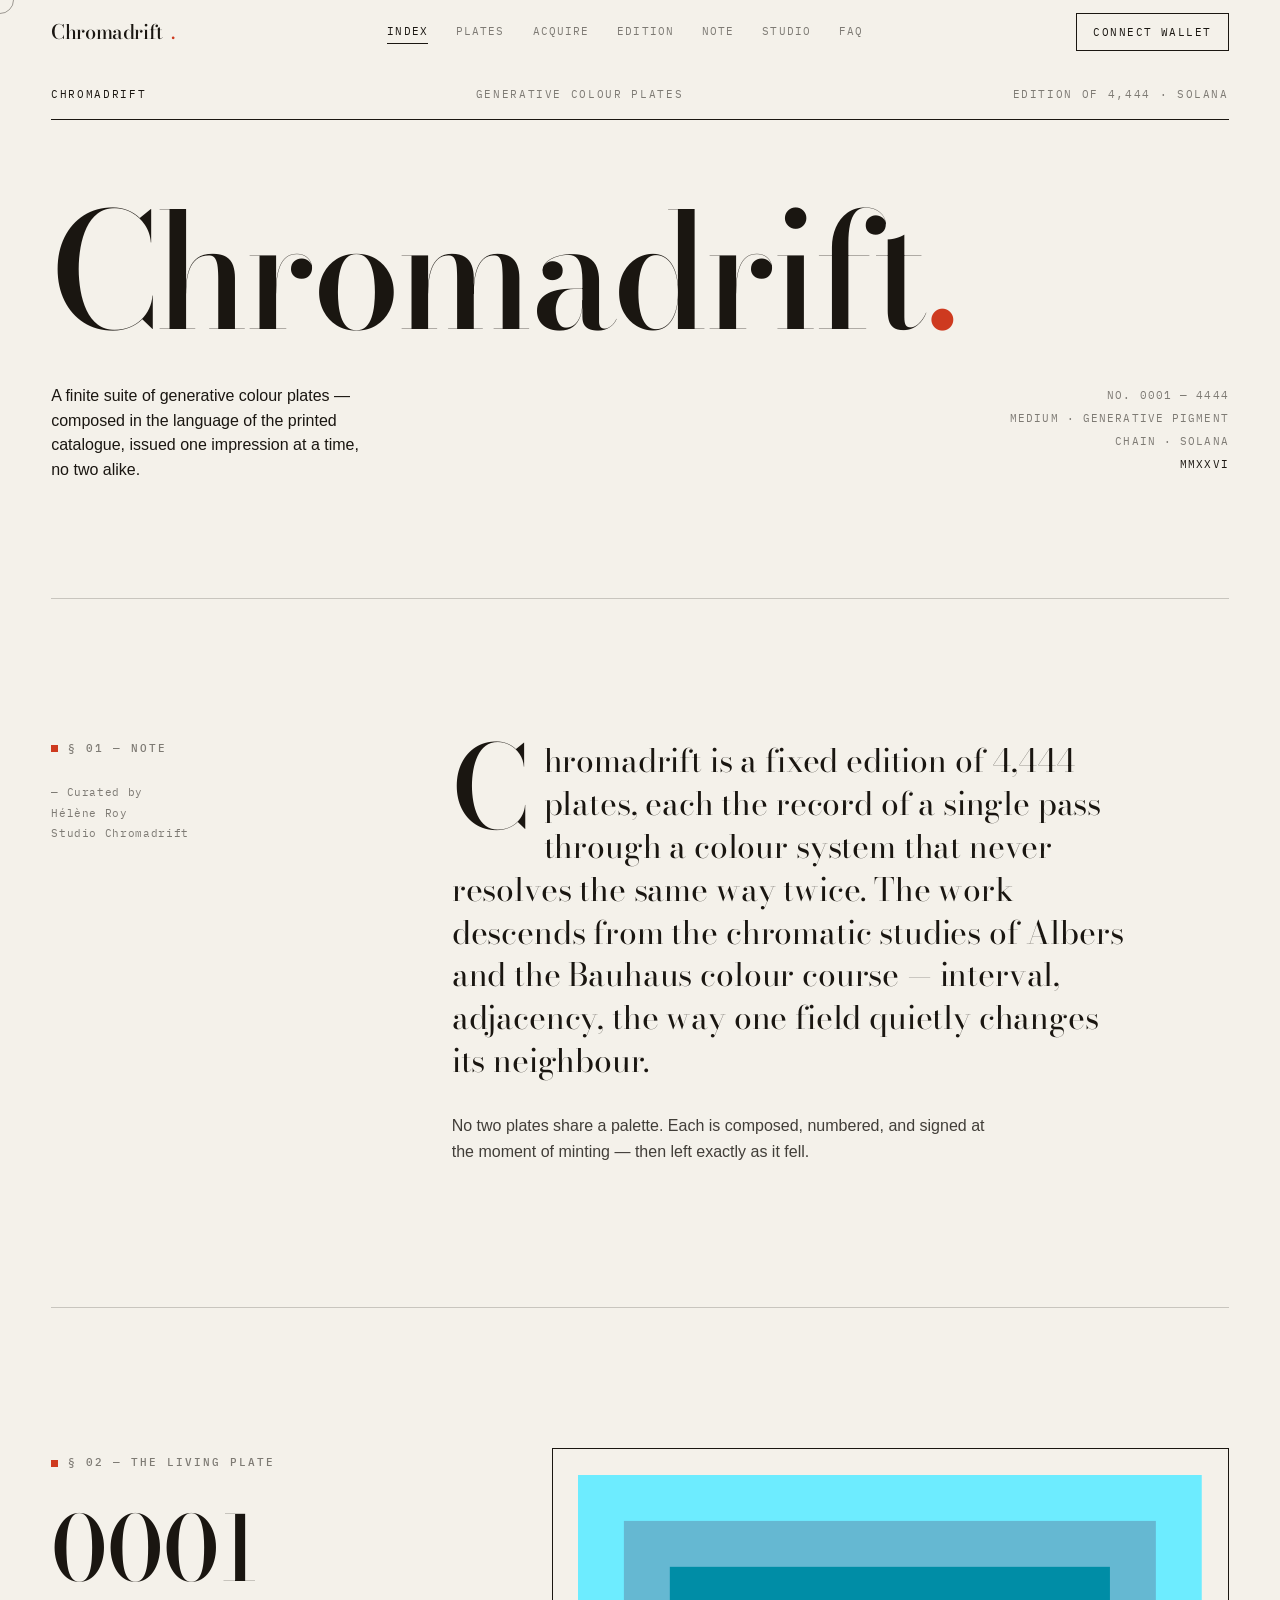
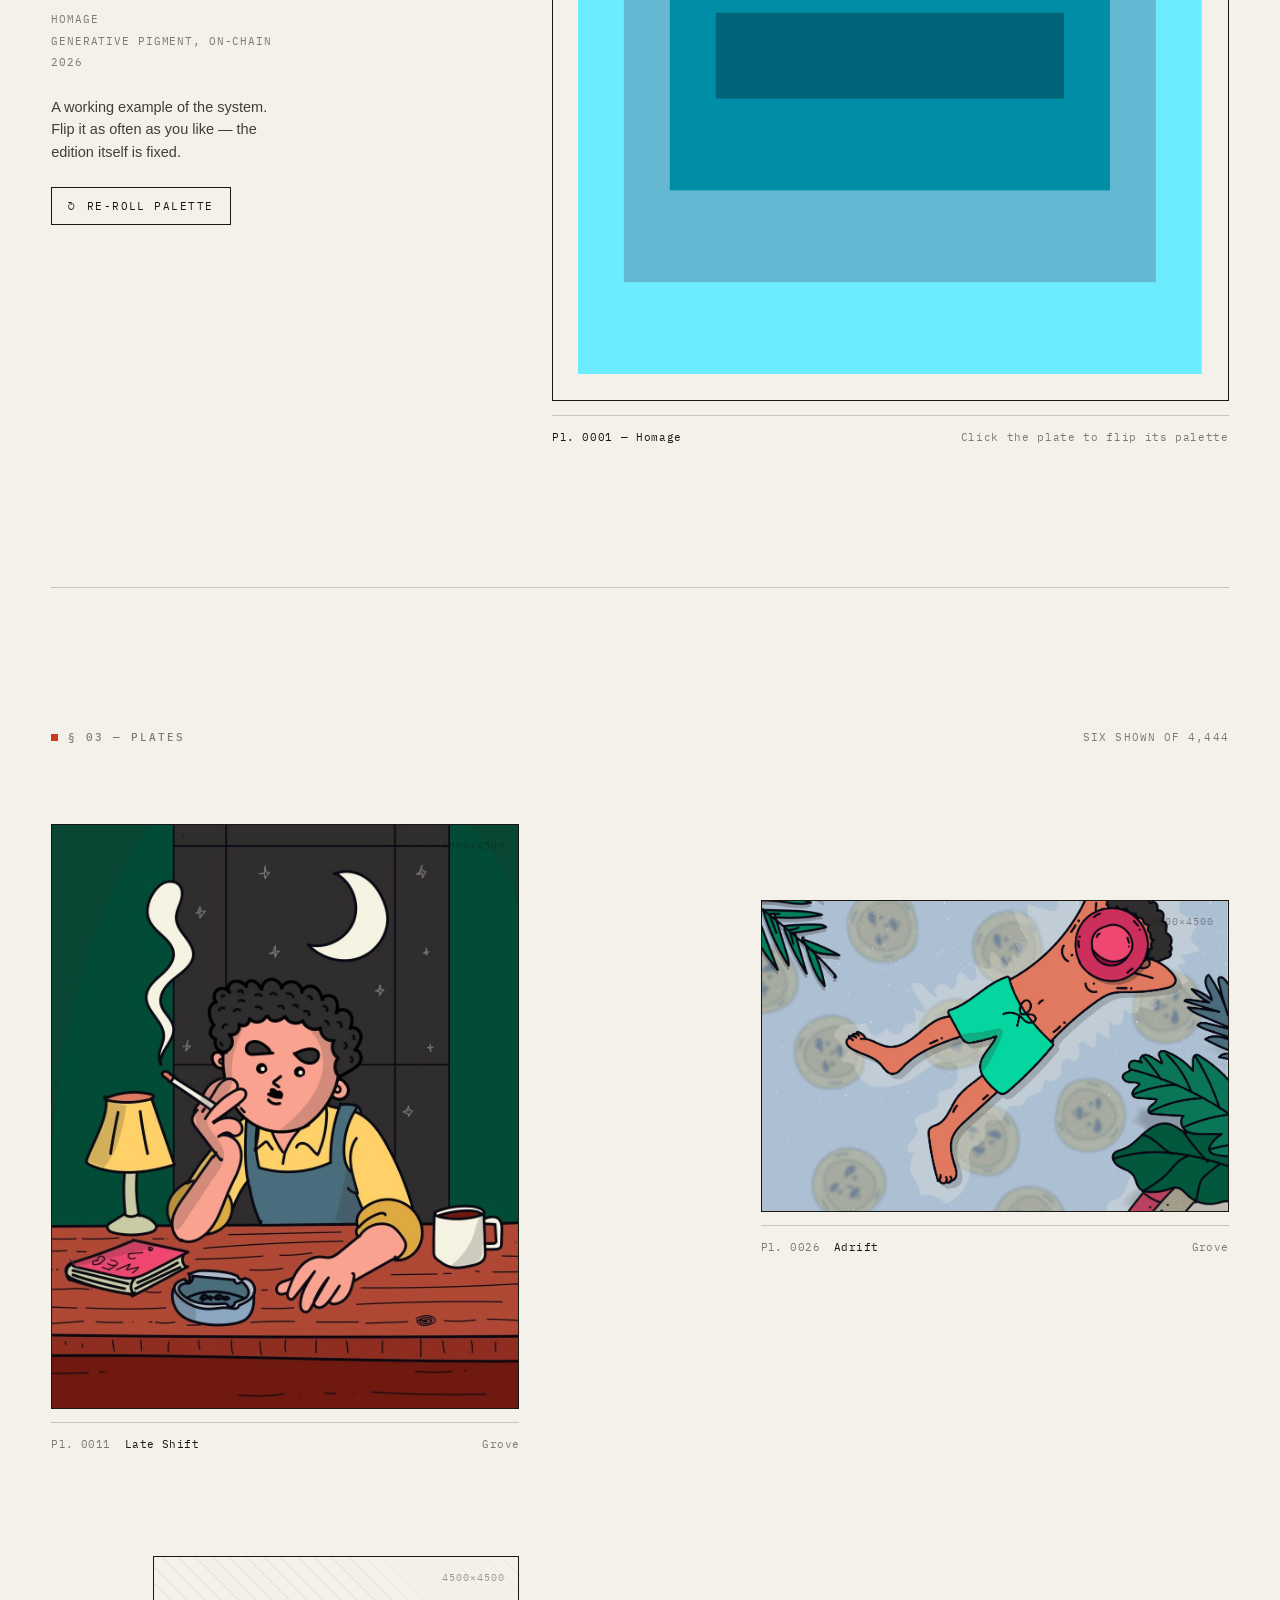
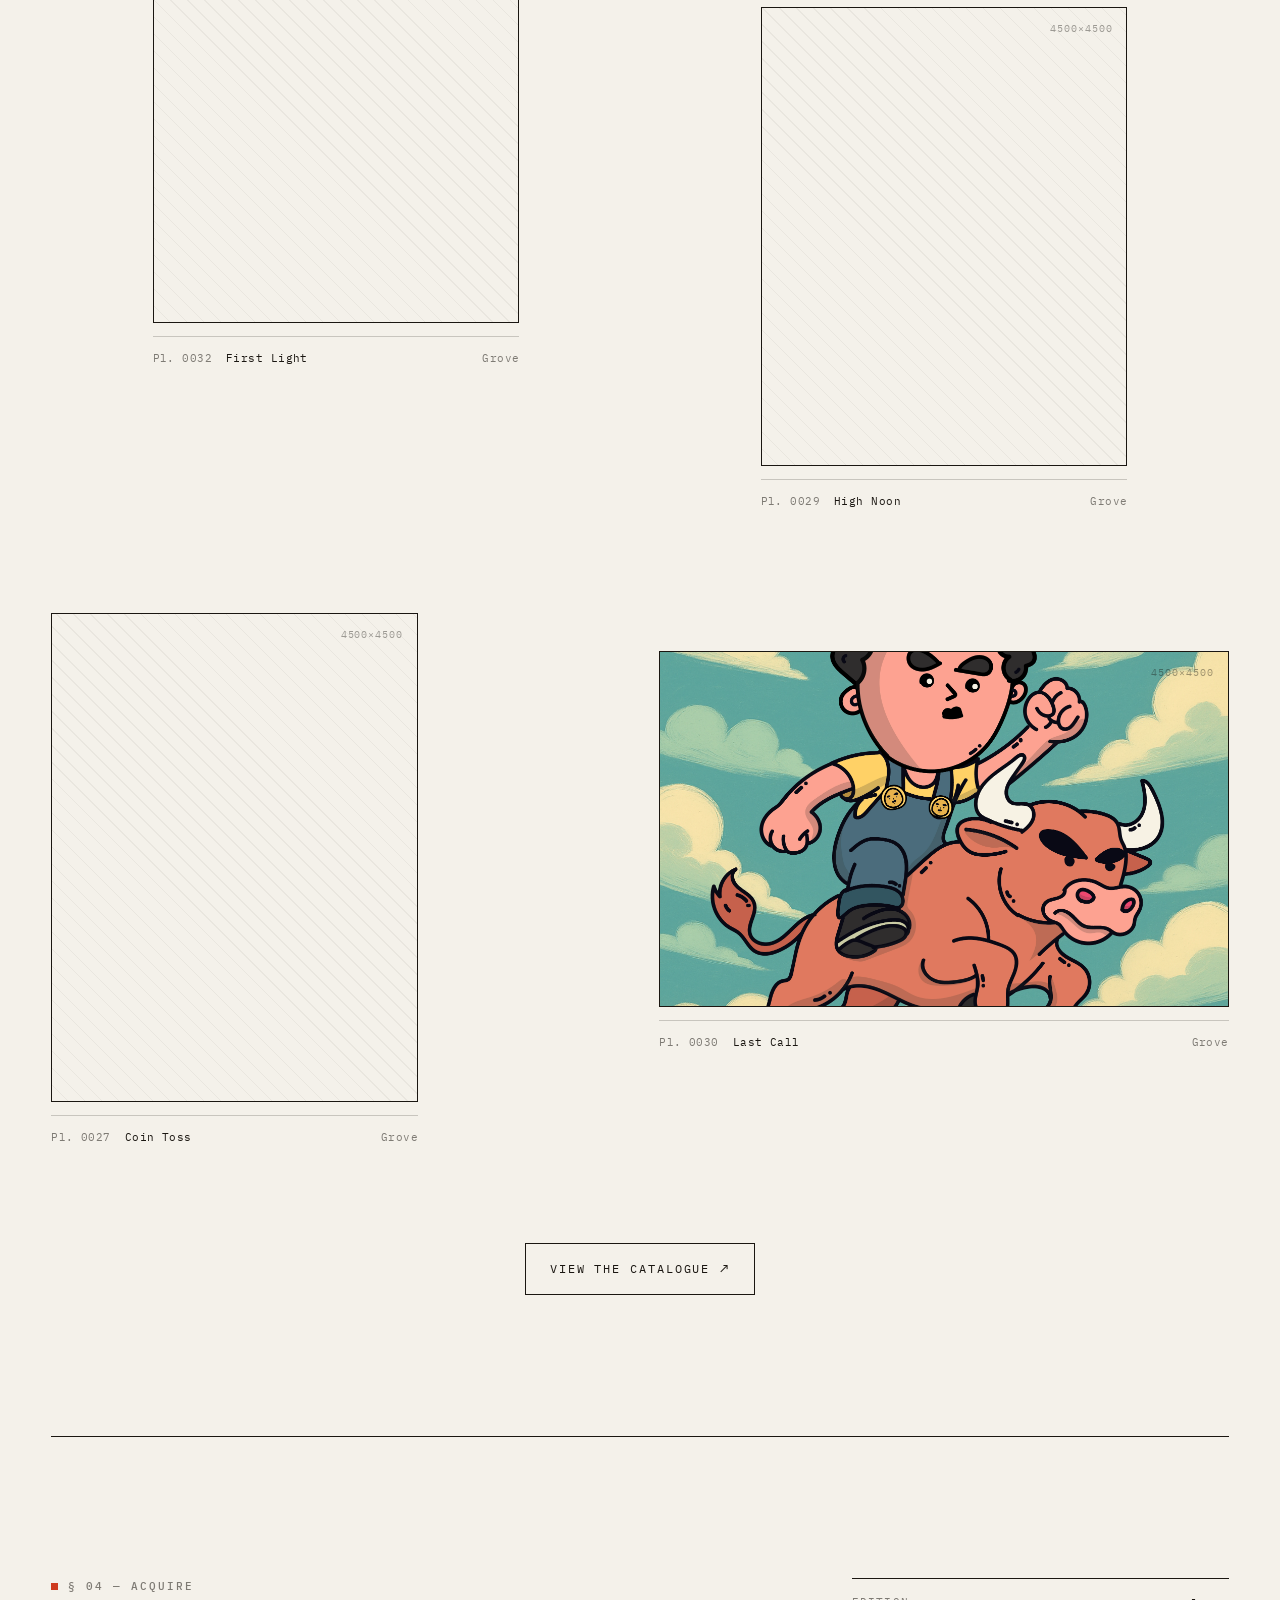
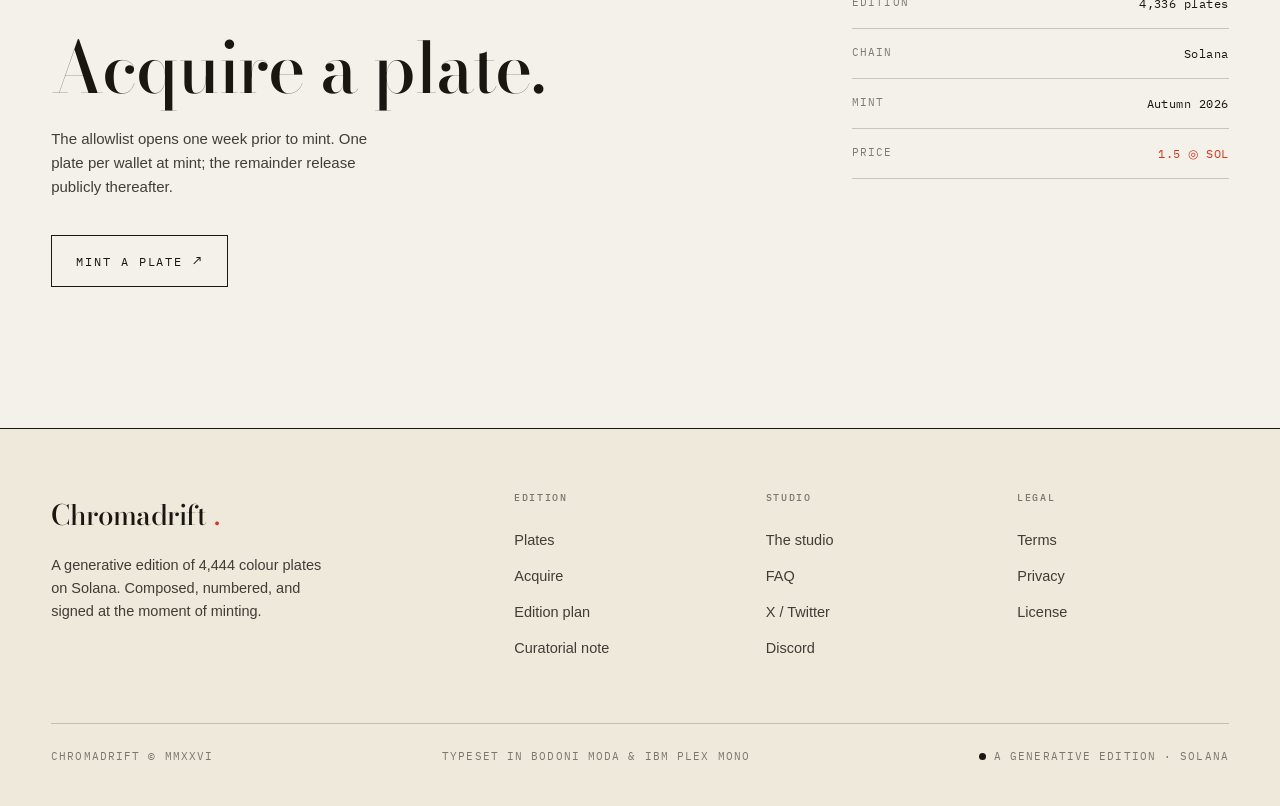
==== index.html @ 2efca21c "feat: home — masthead, curatorial note, living plate, plates, acquire Co-Authored-By: Claude Opus 4." ====
<!DOCTYPE html>
<html lang="en">
<head>
  <meta charset="UTF-8">
  <meta name="viewport" content="width=device-width, initial-scale=1.0">
  <title>CHROMADRIFT — Generative Colour Plates on Solana</title>
  <meta name="description" content="Chromadrift is a fixed edition of 4,444 generative colour plates on Solana, in the lineage of Albers and the Bauhaus colour course. No two palettes alike.">
  <link rel="canonical" href="https://chromadrift.xyz/">
  <meta name="theme-color" content="#f4f1ea">

  <!-- Open Graph / Twitter -->
  <meta property="og:type" content="website">
  <meta property="og:site_name" content="CHROMADRIFT">
  <meta property="og:title" content="CHROMADRIFT — Generative Colour Plates">
  <meta property="og:description" content="A fixed edition of 4,444 generative colour plates on Solana. No two alike.">
  <meta property="og:url" content="https://chromadrift.xyz/">
  <meta property="og:image" content="https://chromadrift.xyz/assets/og-image.svg">
  <meta name="twitter:card" content="summary_large_image">
  <meta name="twitter:title" content="CHROMADRIFT — Generative Colour Plates">
  <meta name="twitter:description" content="A fixed edition of 4,444 generative colour plates on Solana.">
  <meta name="twitter:image" content="https://chromadrift.xyz/assets/og-image.svg">

  <link rel="icon" href="data:image/svg+xml,%3Csvg xmlns='http://www.w3.org/2000/svg' viewBox='0 0 32 32'%3E%3Crect fill='%23f4f1ea' width='32' height='32'/%3E%3Ccircle cx='16' cy='16' r='6' fill='%23ce3a1f'/%3E%3C/svg%3E">
  <link rel="preconnect" href="https://fonts.googleapis.com">
  <link rel="preconnect" href="https://fonts.gstatic.com" crossorigin>
  <link rel="stylesheet" href="css/main.css">

  <script type="application/ld+json">
  {"@context":"https://schema.org","@type":"VisualArtwork","name":"CHROMADRIFT","artform":"Generative colour plates","artMedium":"Generative pigment, on-chain","description":"A fixed edition of 4,444 generative colour plates on Solana, in the lineage of Josef Albers and the Bauhaus colour course.","url":"https://chromadrift.xyz","numberOfPages":4444,"creator":{"@type":"Organization","name":"Studio Chromadrift"}}
  </script>
</head>
<body>
  <header class="nav" role="banner">
    <div class="nav__inner">
      <a href="index.html" class="nav__logo" aria-label="CHROMADRIFT home">Chromadrift<span class="nav__logo-dot">.</span></a>
      <nav class="nav__links" aria-label="Main">
        <a href="index.html" class="nav__link" data-nav-link>Index</a>
        <a href="collection.html" class="nav__link" data-nav-link>Plates</a>
        <a href="mint.html" class="nav__link" data-nav-link>Acquire</a>
        <a href="roadmap.html" class="nav__link" data-nav-link>Edition</a>
        <a href="about.html" class="nav__link" data-nav-link>Note</a>
        <a href="team.html" class="nav__link" data-nav-link>Studio</a>
        <a href="faq.html" class="nav__link" data-nav-link>FAQ</a>
      </nav>
      <div class="nav__actions">
        <button type="button" class="btn btn--sm btn--wallet" data-wallet-connect>Connect Wallet</button>
        <button type="button" class="nav__toggle" data-nav-toggle aria-expanded="false" aria-controls="nav-mobile" aria-label="Open menu"><span></span><span></span><span></span></button>
      </div>
    </div>
    <nav id="nav-mobile" class="nav__mobile" data-nav-mobile hidden aria-label="Mobile">
      <a href="index.html" class="nav__mobile-link" data-no="01">Index</a>
      <a href="collection.html" class="nav__mobile-link" data-no="02">Plates</a>
      <a href="mint.html" class="nav__mobile-link" data-no="03">Acquire</a>
      <a href="roadmap.html" class="nav__mobile-link" data-no="04">Edition</a>
      <a href="about.html" class="nav__mobile-link" data-no="05">Note</a>
      <a href="team.html" class="nav__mobile-link" data-no="06">Studio</a>
      <a href="faq.html" class="nav__mobile-link" data-no="07">FAQ</a>
    </nav>
  </header>

  <main id="main-content">
    <div class="container">

      <!-- ============ MASTHEAD ============ -->
      <header class="masthead">
        <div class="masthead__bar reveal">
          <span>Chromadrift</span>
          <span>Generative Colour Plates</span>
          <span>Edition of 4,444 · Solana</span>
        </div>
        <div class="masthead__title-wrap">
          <h1 class="display-xl reveal">Chromadrift<span class="spot">.</span></h1>
        </div>
        <div class="masthead__intro grid12">
          <p class="masthead__lead reveal">A finite suite of generative colour plates — composed in the language of the printed catalogue, issued one impression at a time, no two alike.</p>
          <div class="masthead__meta mono-stack mono-stack--end reveal">
            <span>No. 0001 — 4444</span>
            <span>Medium · Generative pigment</span>
            <span>Chain · Solana</span>
            <span style="color:var(--ink)">MMXXVI</span>
          </div>
        </div>
      </header>

      <!-- ============ §01 CURATORIAL NOTE ============ -->
      <section class="section curatorial grid12">
        <div class="curatorial__note reveal">
          <div class="sec-mark"><span>§ 01 — Note</span></div>
          <p class="curatorial__credit">— Curated by<br>Hélène Roy<br>Studio Chromadrift</p>
        </div>
        <div class="curatorial__body reveal">
          <p class="serif-lead drop-cap">Chromadrift is a fixed edition of 4,444 plates, each the record of a single pass through a colour system that never resolves the same way twice. The work descends from the chromatic studies of Albers and the Bauhaus colour course — interval, adjacency, the way one field quietly changes its neighbour.</p>
          <p class="section-lead">No two plates share a palette. Each is composed, numbered, and signed at the moment of minting — then left exactly as it fell.</p>
        </div>
      </section>

      <!-- ============ §02 THE LIVING PLATE ============ -->
      <section class="section living grid12">
        <div class="living__meta reveal">
          <div class="sec-mark"><span>§ 02 — The Living Plate</span></div>
          <div class="living__no">0001</div>
          <p class="living__caption">Homage<br>Generative pigment, on-chain<br>2026</p>
          <p class="living__note">A working example of the system. Flip it as often as you like — the edition itself is fixed.</p>
          <button type="button" class="btn btn--sm" data-reroll="#living-canvas" style="margin-top:24px;"><span aria-hidden="true">↻</span> Re-roll palette</button>
        </div>
        <div class="living__stage reveal">
          <div class="plate-mount">
            <div class="plate-mount__inner ar-5-4" data-plate-interactive>
              <canvas id="living-canvas" data-plate data-plate-interactive data-seed="1" data-plate-chroma="0.11"></canvas>
            </div>
          </div>
          <div class="living__strip">
            <span>Pl. 0001 — Homage</span>
            <span>Click the plate to flip its palette</span>
          </div>
        </div>
      </section>

      <!-- ============ §03 PLATES ============ -->
      <section class="section plates">
        <div class="plates__head reveal">
          <div class="sec-mark"><span>§ 03 — Plates</span></div>
          <span class="plates__count">Six shown of 4,444</span>
        </div>
        <div class="plates__grid">
          <figure class="figure fig--a reveal">
            <div class="figure__frame ar-4-5 is-zoom"><img src="assets/images/grove/11.webp" alt="Grove — Late Shift" loading="lazy" decoding="async"><span class="figure__dim">4500×4500</span></div>
            <figcaption class="figure__cap"><span class="is-mute">Pl. 0011</span><span class="is-title">Late Shift</span><span class="is-mute">Grove</span></figcaption>
          </figure>
          <figure class="figure fig--b reveal">
            <div class="figure__frame ar-3-2 is-zoom"><img src="assets/images/grove/26.webp" alt="Grove — Adrift" loading="lazy" decoding="async"><span class="figure__dim">4500×4500</span></div>
            <figcaption class="figure__cap"><span class="is-mute">Pl. 0026</span><span class="is-title">Adrift</span><span class="is-mute">Grove</span></figcaption>
          </figure>
          <figure class="figure fig--c reveal">
            <div class="figure__frame ar-1-1 is-zoom"><img src="assets/images/grove/32.webp" alt="Grove — First Light" loading="lazy" decoding="async"><span class="figure__dim">4500×4500</span></div>
            <figcaption class="figure__cap"><span class="is-mute">Pl. 0032</span><span class="is-title">First Light</span><span class="is-mute">Grove</span></figcaption>
          </figure>
          <figure class="figure fig--d reveal">
            <div class="figure__frame ar-4-5 is-zoom"><img src="assets/images/grove/29.webp" alt="Grove — High Noon" loading="lazy" decoding="async"><span class="figure__dim">4500×4500</span></div>
            <figcaption class="figure__cap"><span class="is-mute">Pl. 0029</span><span class="is-title">High Noon</span><span class="is-mute">Grove</span></figcaption>
          </figure>
          <figure class="figure fig--e reveal">
            <div class="figure__frame ar-3-4 is-zoom"><img src="assets/images/grove/27.webp" alt="Grove — Coin Toss" loading="lazy" decoding="async"><span class="figure__dim">4500×4500</span></div>
            <figcaption class="figure__cap"><span class="is-mute">Pl. 0027</span><span class="is-title">Coin Toss</span><span class="is-mute">Grove</span></figcaption>
          </figure>
          <figure class="figure fig--f reveal">
            <div class="figure__frame ar-16-10 is-zoom"><img src="assets/images/grove/30.webp" alt="Grove — Last Call" loading="lazy" decoding="async"><span class="figure__dim">4500×4500</span></div>
            <figcaption class="figure__cap"><span class="is-mute">Pl. 0030</span><span class="is-title">Last Call</span><span class="is-mute">Grove</span></figcaption>
          </figure>
        </div>
        <div style="margin-top:clamp(56px,8vw,96px);text-align:center;">
          <a href="collection.html" class="btn">View the catalogue <span class="btn__arrow" aria-hidden="true">↗</span></a>
        </div>
      </section>

      <!-- ============ §04 ACQUIRE ============ -->
      <section class="section acquire grid12">
        <div class="acquire__body reveal">
          <div class="sec-mark"><span>§ 04 — Acquire</span></div>
          <h2 class="display-lg acquire__title">Acquire a plate.</h2>
          <p class="acquire__lead">The allowlist opens one week prior to mint. One plate per wallet at mint; the remainder release publicly thereafter.</p>
          <a href="mint.html" class="btn acquire__cta">Mint a plate <span class="btn__arrow" aria-hidden="true">↗</span></a>
        </div>
        <div class="acquire__spec reveal">
          <div class="spec">
            <div class="spec__row"><span class="spec__key">Edition</span><span><span data-count="4444">4444</span> plates</span></div>
            <div class="spec__row"><span class="spec__key">Chain</span><span>Solana</span></div>
            <div class="spec__row"><span class="spec__key">Mint</span><span>Autumn 2026</span></div>
            <div class="spec__row"><span class="spec__key">Price</span><span class="spec__val--spot">1.5 ◎ SOL</span></div>
          </div>
        </div>
      </section>

    </div>
  </main>

  <footer class="footer" role="contentinfo">
    <div class="container">
      <div class="footer__grid">
        <div class="footer__brand">
          <a href="index.html" class="nav__logo">Chromadrift<span class="nav__logo-dot">.</span></a>
          <p>A generative edition of 4,444 colour plates on Solana. Composed, numbered, and signed at the moment of minting.</p>
        </div>
        <div>
          <h3 class="footer__heading">Edition</h3>
          <a href="collection.html" class="footer__link">Plates</a>
          <a href="mint.html" class="footer__link">Acquire</a>
          <a href="roadmap.html" class="footer__link">Edition plan</a>
          <a href="about.html" class="footer__link">Curatorial note</a>
        </div>
        <div>
          <h3 class="footer__heading">Studio</h3>
          <a href="team.html" class="footer__link">The studio</a>
          <a href="faq.html" class="footer__link">FAQ</a>
          <a href="https://x.com/chromadrift" class="footer__link" target="_blank" rel="noopener noreferrer">X / Twitter</a>
          <a href="https://discord.gg/chromadrift" class="footer__link" target="_blank" rel="noopener noreferrer">Discord</a>
        </div>
        <div>
          <h3 class="footer__heading">Legal</h3>
          <a href="#" class="footer__link">Terms</a>
          <a href="#" class="footer__link">Privacy</a>
          <a href="#" class="footer__link">License</a>
        </div>
      </div>
      <div class="footer__bottom">
        <span>Chromadrift © MMXXVI</span>
        <span>Typeset in Bodoni Moda &amp; IBM Plex Mono</span>
        <span class="footer__solana"><span class="footer__solana-dot" aria-hidden="true"></span> A generative edition · Solana</span>
      </div>
    </div>
  </footer>

  <script type="module" src="js/main.js"></script>
</body>
</html>
---- css/main.css ----
@import "variables.css";
@import "base.css";
@import "effects.css";
@import "components.css";
@import "pages.css";
@import "interactions.css";
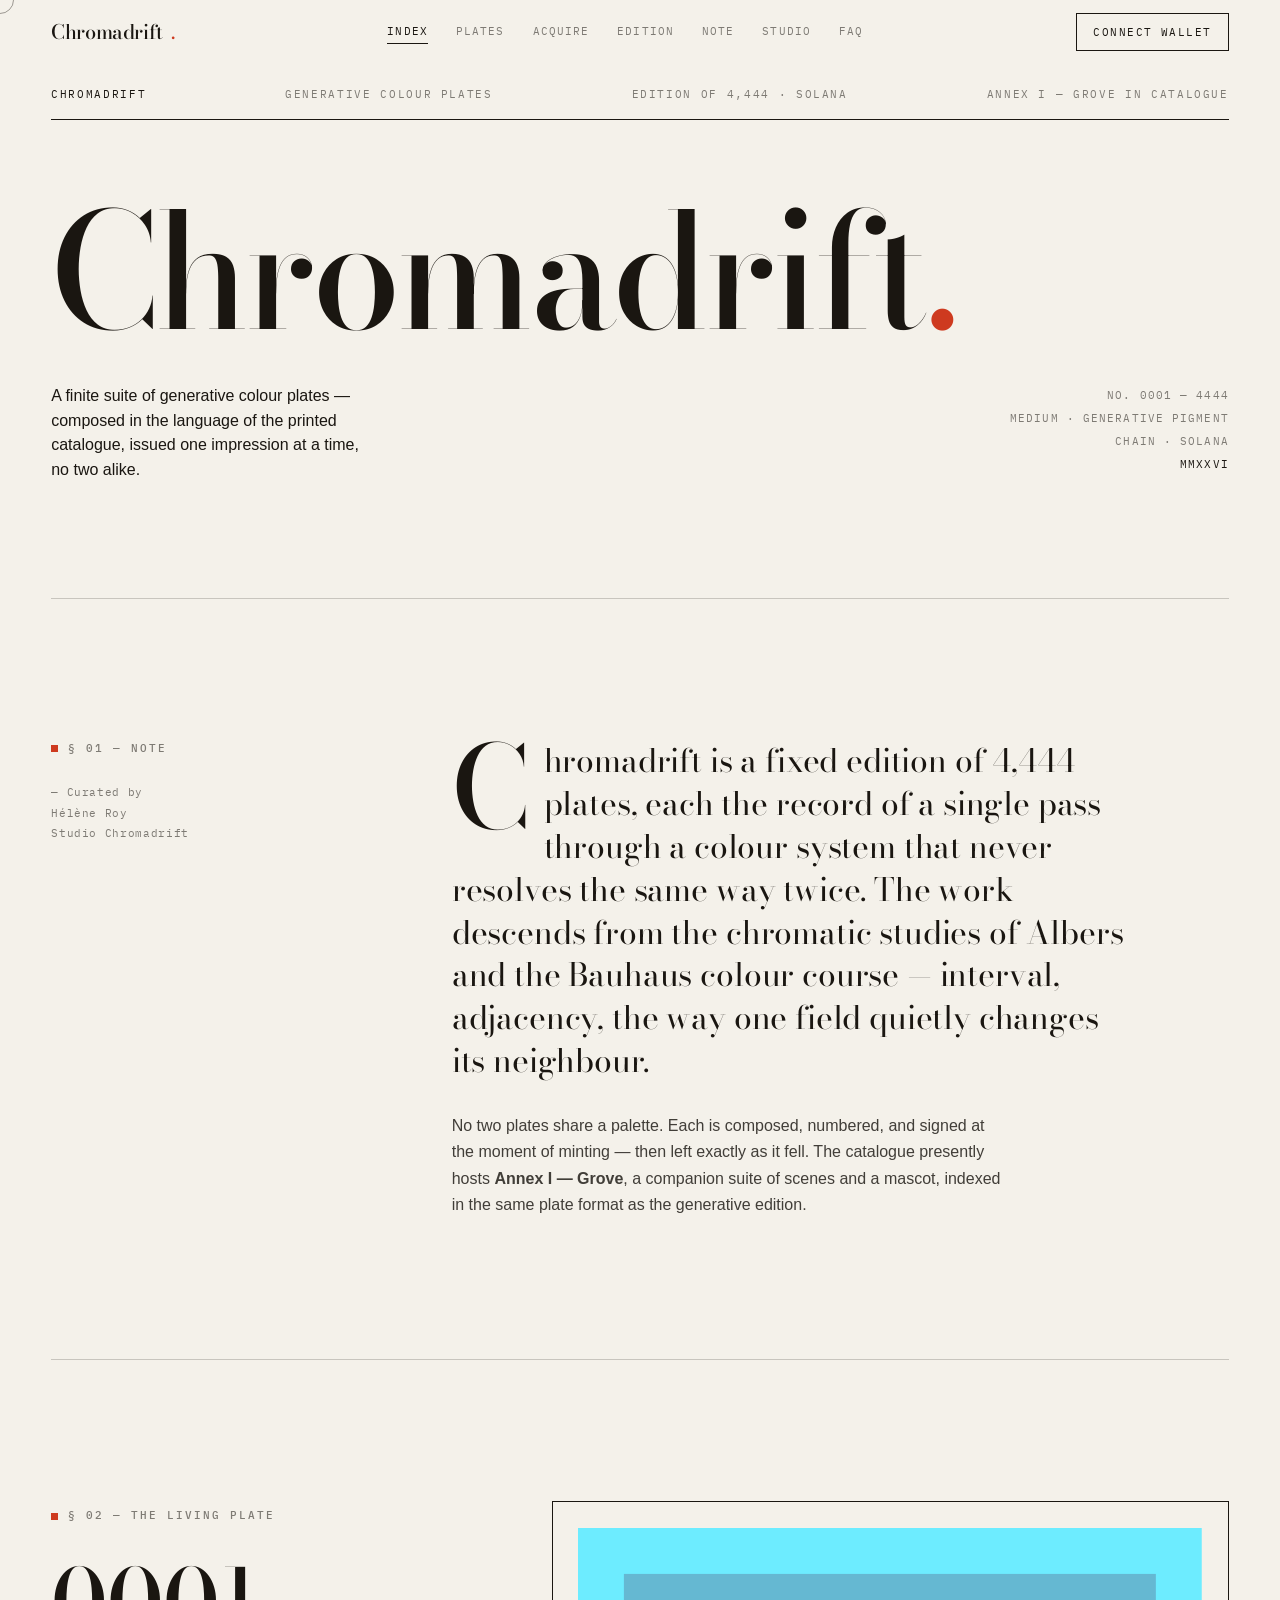
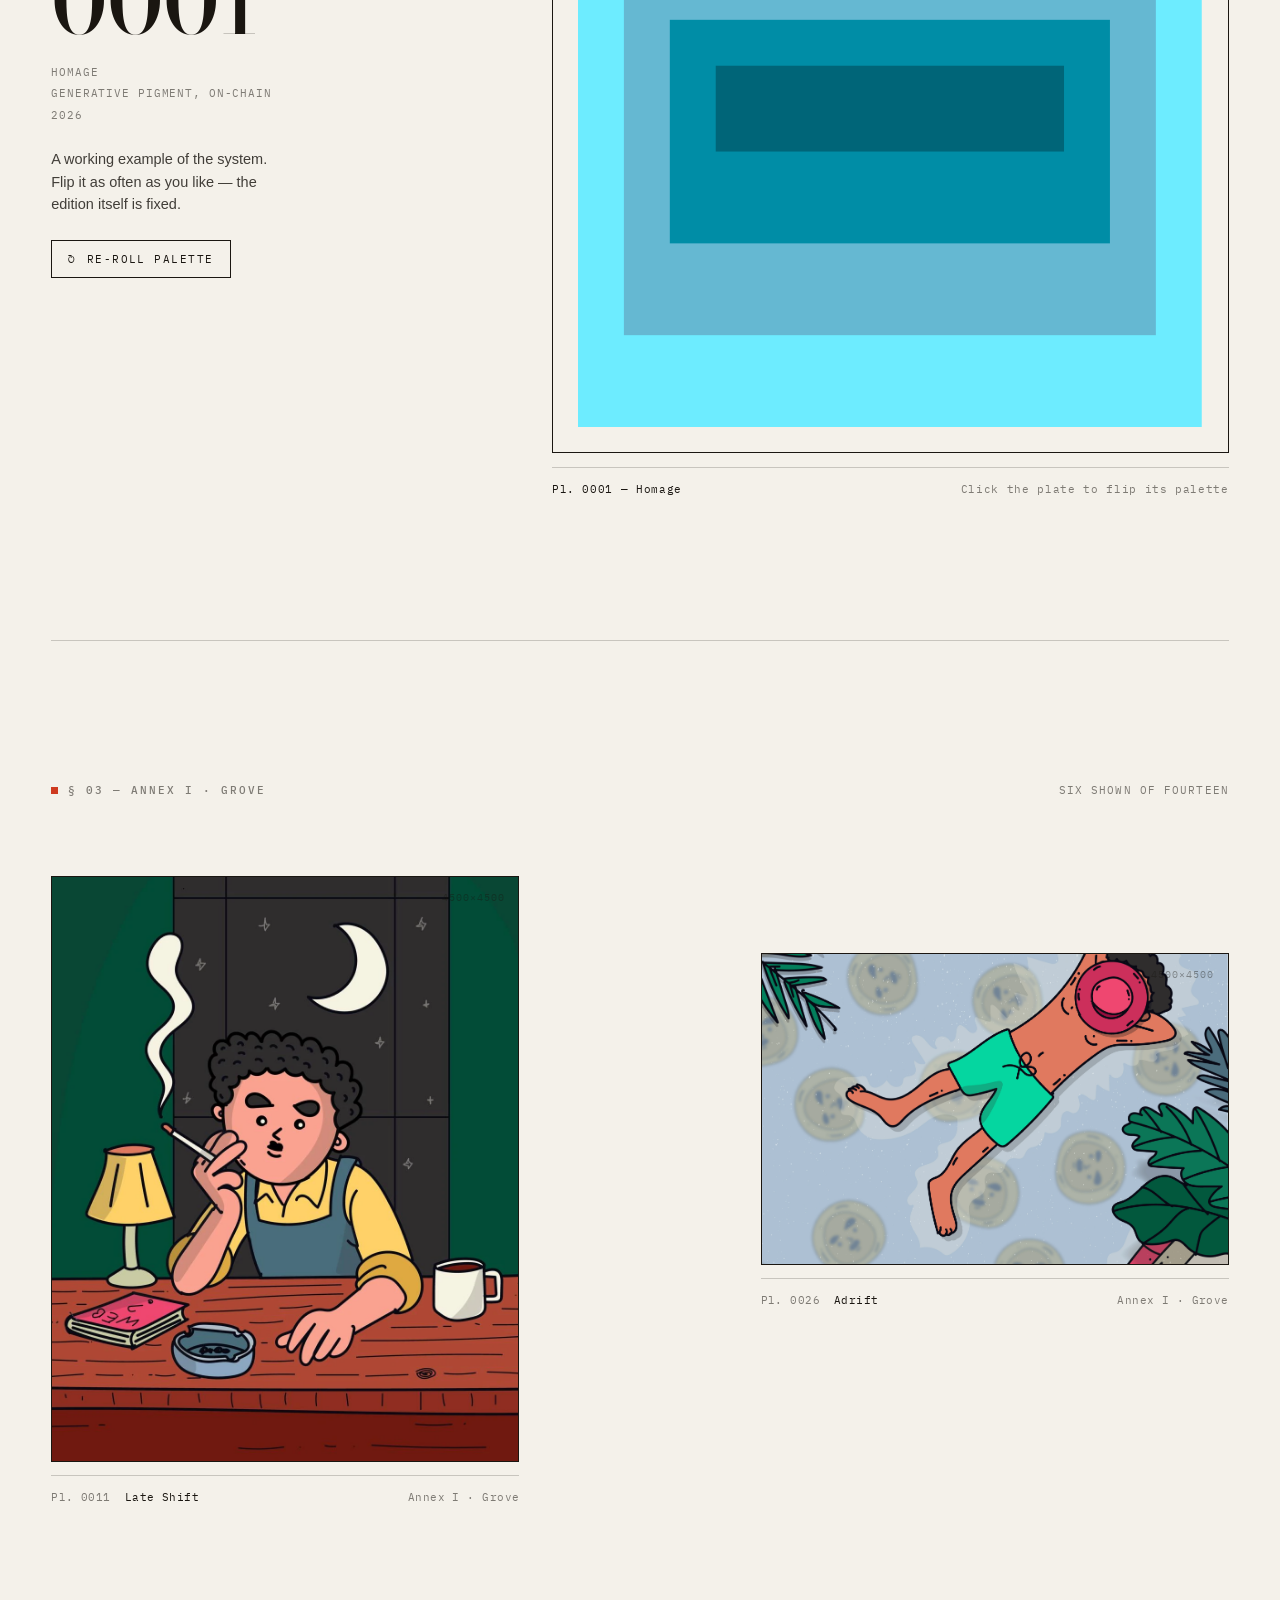
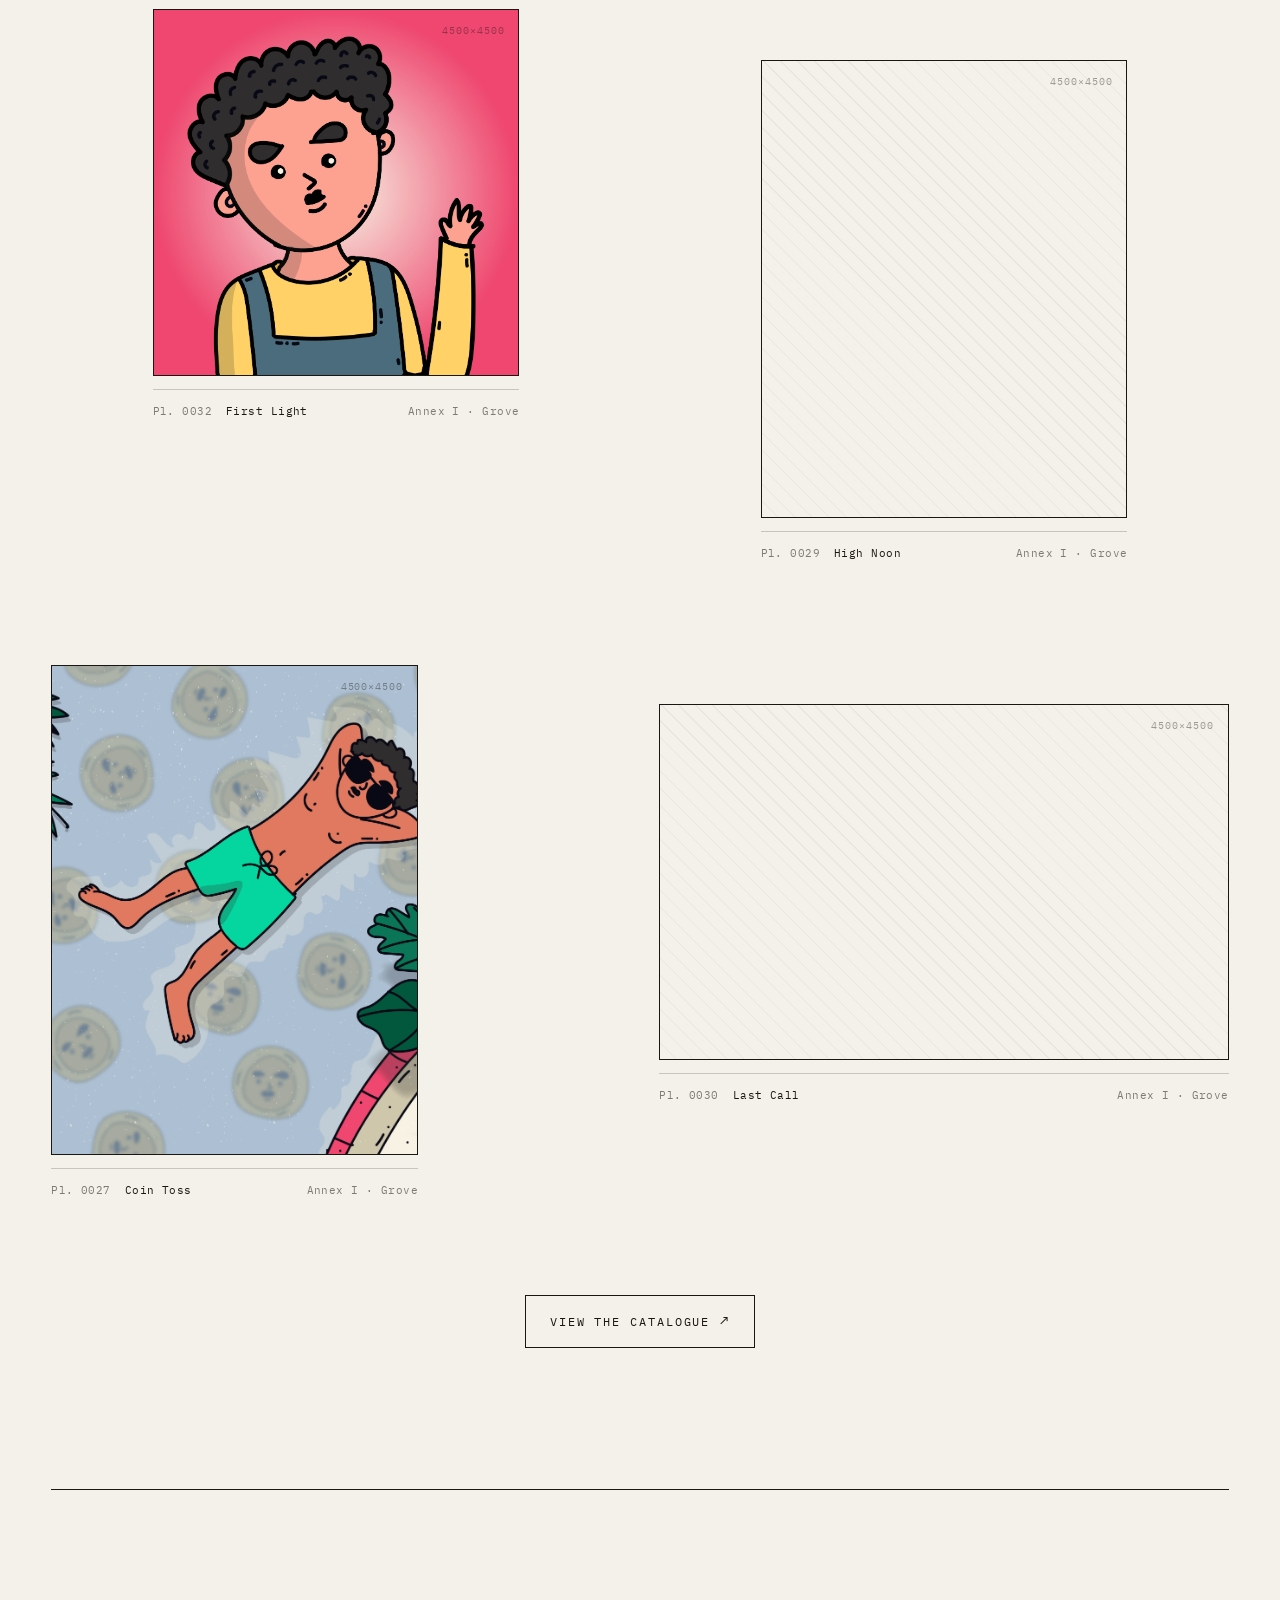
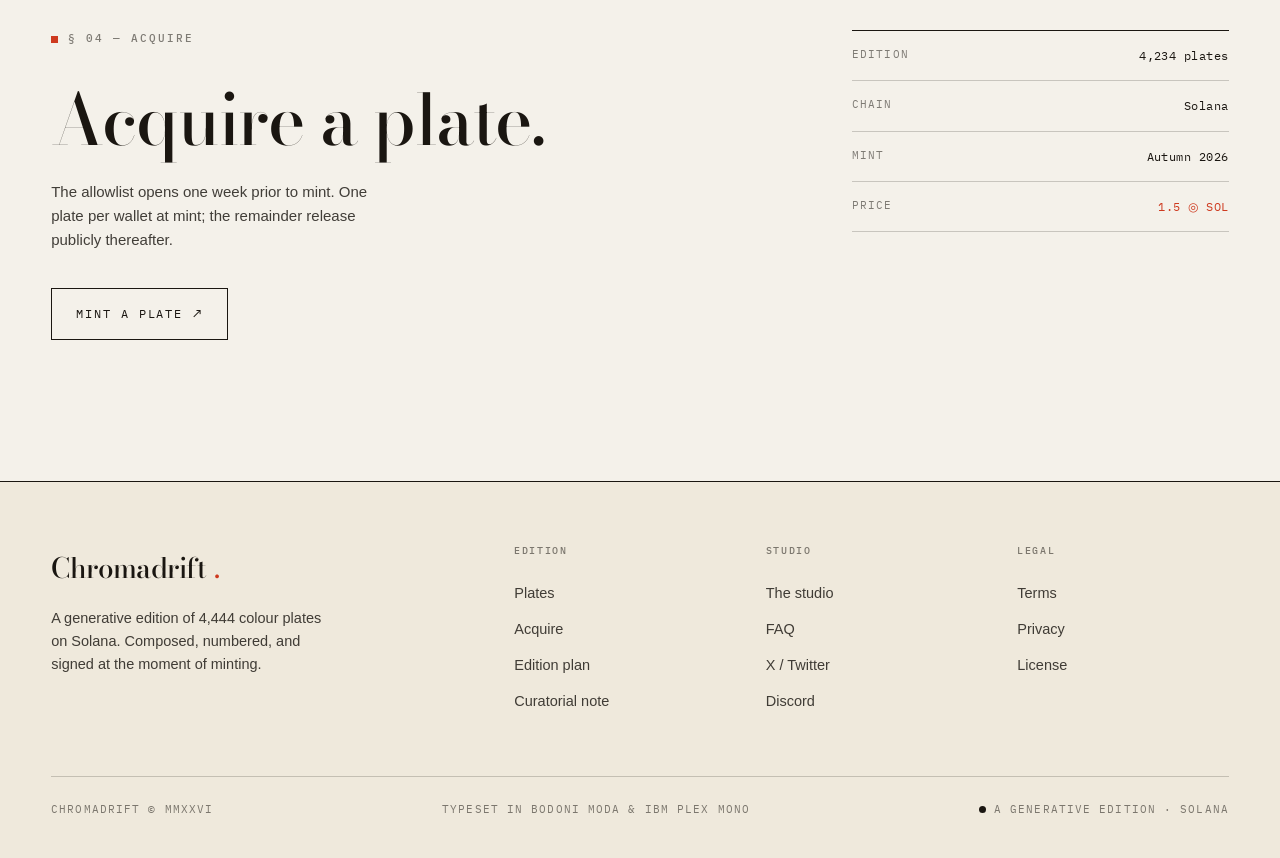
==== commit 210e9c02: "fix(copy): frame Grove as Annex I within Chromadrift Unify the split between generative edition copy" ====
--- a/index.html
+++ b/index.html
@@ -67,6 +67,7 @@
           <span>Chromadrift</span>
           <span>Generative Colour Plates</span>
           <span>Edition of 4,444 · Solana</span>
+          <span>Annex I — Grove in catalogue</span>
         </div>
         <div class="masthead__title-wrap">
           <h1 class="display-xl reveal">Chromadrift<span class="spot">.</span></h1>
@@ -90,7 +91,7 @@
         </div>
         <div class="curatorial__body reveal">
           <p class="serif-lead drop-cap">Chromadrift is a fixed edition of 4,444 plates, each the record of a single pass through a colour system that never resolves the same way twice. The work descends from the chromatic studies of Albers and the Bauhaus colour course — interval, adjacency, the way one field quietly changes its neighbour.</p>
-          <p class="section-lead">No two plates share a palette. Each is composed, numbered, and signed at the moment of minting — then left exactly as it fell.</p>
+          <p class="section-lead">No two plates share a palette. Each is composed, numbered, and signed at the moment of minting — then left exactly as it fell. The catalogue presently hosts <strong>Annex I — Grove</strong>, a companion suite of scenes and a mascot, indexed in the same plate format as the generative edition.</p>
         </div>
       </section>
 
@@ -116,36 +117,36 @@
         </div>
       </section>
 
-      <!-- ============ §03 PLATES ============ -->
+      <!-- ============ §03 ANNEX I — GROVE ============ -->
       <section class="section plates">
         <div class="plates__head reveal">
-          <div class="sec-mark"><span>§ 03 — Plates</span></div>
-          <span class="plates__count">Six shown of 4,444</span>
+          <div class="sec-mark"><span>§ 03 — Annex I · Grove</span></div>
+          <span class="plates__count">Six shown of fourteen</span>
         </div>
         <div class="plates__grid">
           <figure class="figure fig--a reveal">
-            <div class="figure__frame ar-4-5 is-zoom"><img src="assets/images/grove/11.webp" alt="Grove — Late Shift" loading="lazy" decoding="async"><span class="figure__dim">4500×4500</span></div>
-            <figcaption class="figure__cap"><span class="is-mute">Pl. 0011</span><span class="is-title">Late Shift</span><span class="is-mute">Grove</span></figcaption>
+            <div class="figure__frame ar-4-5 is-zoom"><img src="assets/images/grove/11.webp" alt="Chromadrift Annex I — Late Shift by Grove" loading="lazy" decoding="async"><span class="figure__dim">4500×4500</span></div>
+            <figcaption class="figure__cap"><span class="is-mute">Pl. 0011</span><span class="is-title">Late Shift</span><span class="is-mute">Annex I · Grove</span></figcaption>
           </figure>
           <figure class="figure fig--b reveal">
-            <div class="figure__frame ar-3-2 is-zoom"><img src="assets/images/grove/26.webp" alt="Grove — Adrift" loading="lazy" decoding="async"><span class="figure__dim">4500×4500</span></div>
-            <figcaption class="figure__cap"><span class="is-mute">Pl. 0026</span><span class="is-title">Adrift</span><span class="is-mute">Grove</span></figcaption>
+            <div class="figure__frame ar-3-2 is-zoom"><img src="assets/images/grove/26.webp" alt="Chromadrift Annex I — Adrift by Grove" loading="lazy" decoding="async"><span class="figure__dim">4500×4500</span></div>
+            <figcaption class="figure__cap"><span class="is-mute">Pl. 0026</span><span class="is-title">Adrift</span><span class="is-mute">Annex I · Grove</span></figcaption>
           </figure>
           <figure class="figure fig--c reveal">
-            <div class="figure__frame ar-1-1 is-zoom"><img src="assets/images/grove/32.webp" alt="Grove — First Light" loading="lazy" decoding="async"><span class="figure__dim">4500×4500</span></div>
-            <figcaption class="figure__cap"><span class="is-mute">Pl. 0032</span><span class="is-title">First Light</span><span class="is-mute">Grove</span></figcaption>
+            <div class="figure__frame ar-1-1 is-zoom"><img src="assets/images/grove/32.webp" alt="Chromadrift Annex I — First Light by Grove" loading="lazy" decoding="async"><span class="figure__dim">4500×4500</span></div>
+            <figcaption class="figure__cap"><span class="is-mute">Pl. 0032</span><span class="is-title">First Light</span><span class="is-mute">Annex I · Grove</span></figcaption>
           </figure>
           <figure class="figure fig--d reveal">
-            <div class="figure__frame ar-4-5 is-zoom"><img src="assets/images/grove/29.webp" alt="Grove — High Noon" loading="lazy" decoding="async"><span class="figure__dim">4500×4500</span></div>
-            <figcaption class="figure__cap"><span class="is-mute">Pl. 0029</span><span class="is-title">High Noon</span><span class="is-mute">Grove</span></figcaption>
+            <div class="figure__frame ar-4-5 is-zoom"><img src="assets/images/grove/29.webp" alt="Chromadrift Annex I — High Noon by Grove" loading="lazy" decoding="async"><span class="figure__dim">4500×4500</span></div>
+            <figcaption class="figure__cap"><span class="is-mute">Pl. 0029</span><span class="is-title">High Noon</span><span class="is-mute">Annex I · Grove</span></figcaption>
           </figure>
           <figure class="figure fig--e reveal">
-            <div class="figure__frame ar-3-4 is-zoom"><img src="assets/images/grove/27.webp" alt="Grove — Coin Toss" loading="lazy" decoding="async"><span class="figure__dim">4500×4500</span></div>
-            <figcaption class="figure__cap"><span class="is-mute">Pl. 0027</span><span class="is-title">Coin Toss</span><span class="is-mute">Grove</span></figcaption>
+            <div class="figure__frame ar-3-4 is-zoom"><img src="assets/images/grove/27.webp" alt="Chromadrift Annex I — Coin Toss by Grove" loading="lazy" decoding="async"><span class="figure__dim">4500×4500</span></div>
+            <figcaption class="figure__cap"><span class="is-mute">Pl. 0027</span><span class="is-title">Coin Toss</span><span class="is-mute">Annex I · Grove</span></figcaption>
           </figure>
           <figure class="figure fig--f reveal">
-            <div class="figure__frame ar-16-10 is-zoom"><img src="assets/images/grove/30.webp" alt="Grove — Last Call" loading="lazy" decoding="async"><span class="figure__dim">4500×4500</span></div>
-            <figcaption class="figure__cap"><span class="is-mute">Pl. 0030</span><span class="is-title">Last Call</span><span class="is-mute">Grove</span></figcaption>
+            <div class="figure__frame ar-16-10 is-zoom"><img src="assets/images/grove/30.webp" alt="Chromadrift Annex I — Last Call by Grove" loading="lazy" decoding="async"><span class="figure__dim">4500×4500</span></div>
+            <figcaption class="figure__cap"><span class="is-mute">Pl. 0030</span><span class="is-title">Last Call</span><span class="is-mute">Annex I · Grove</span></figcaption>
           </figure>
         </div>
         <div style="margin-top:clamp(56px,8vw,96px);text-align:center;">
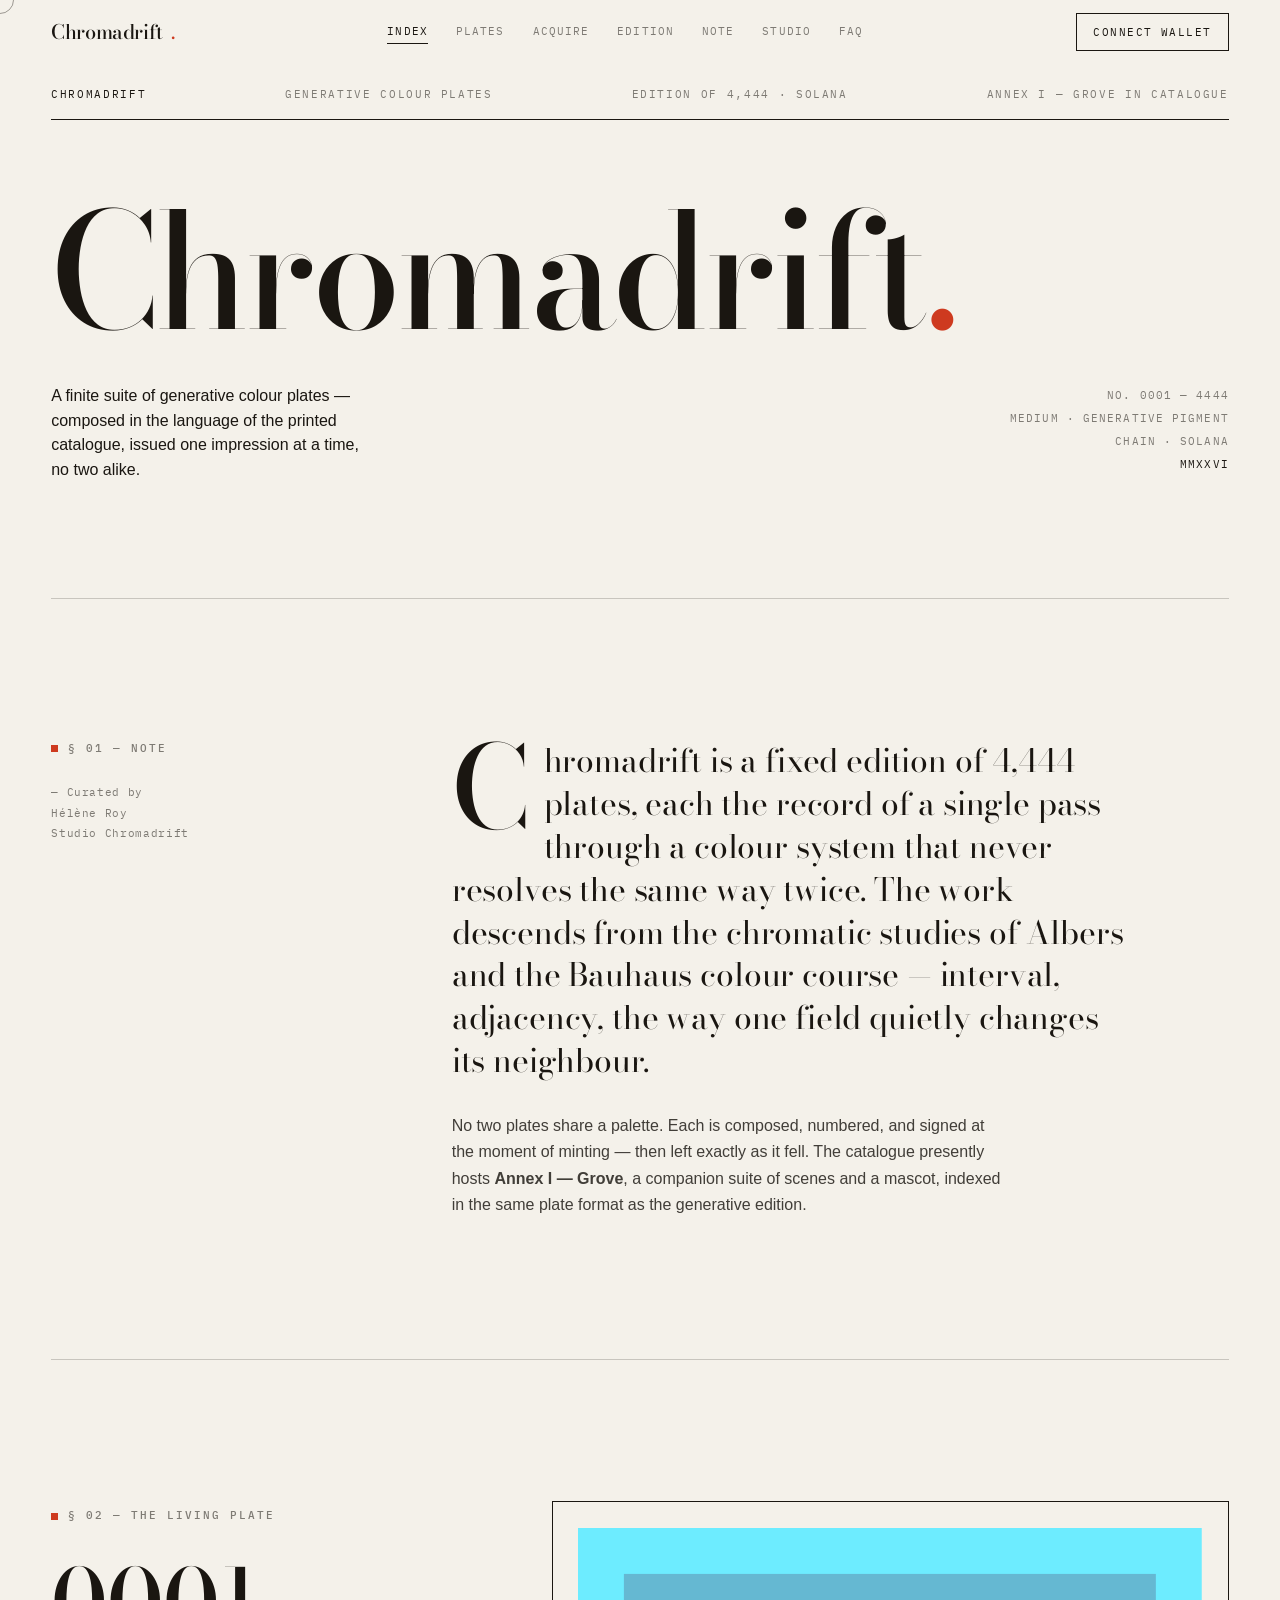
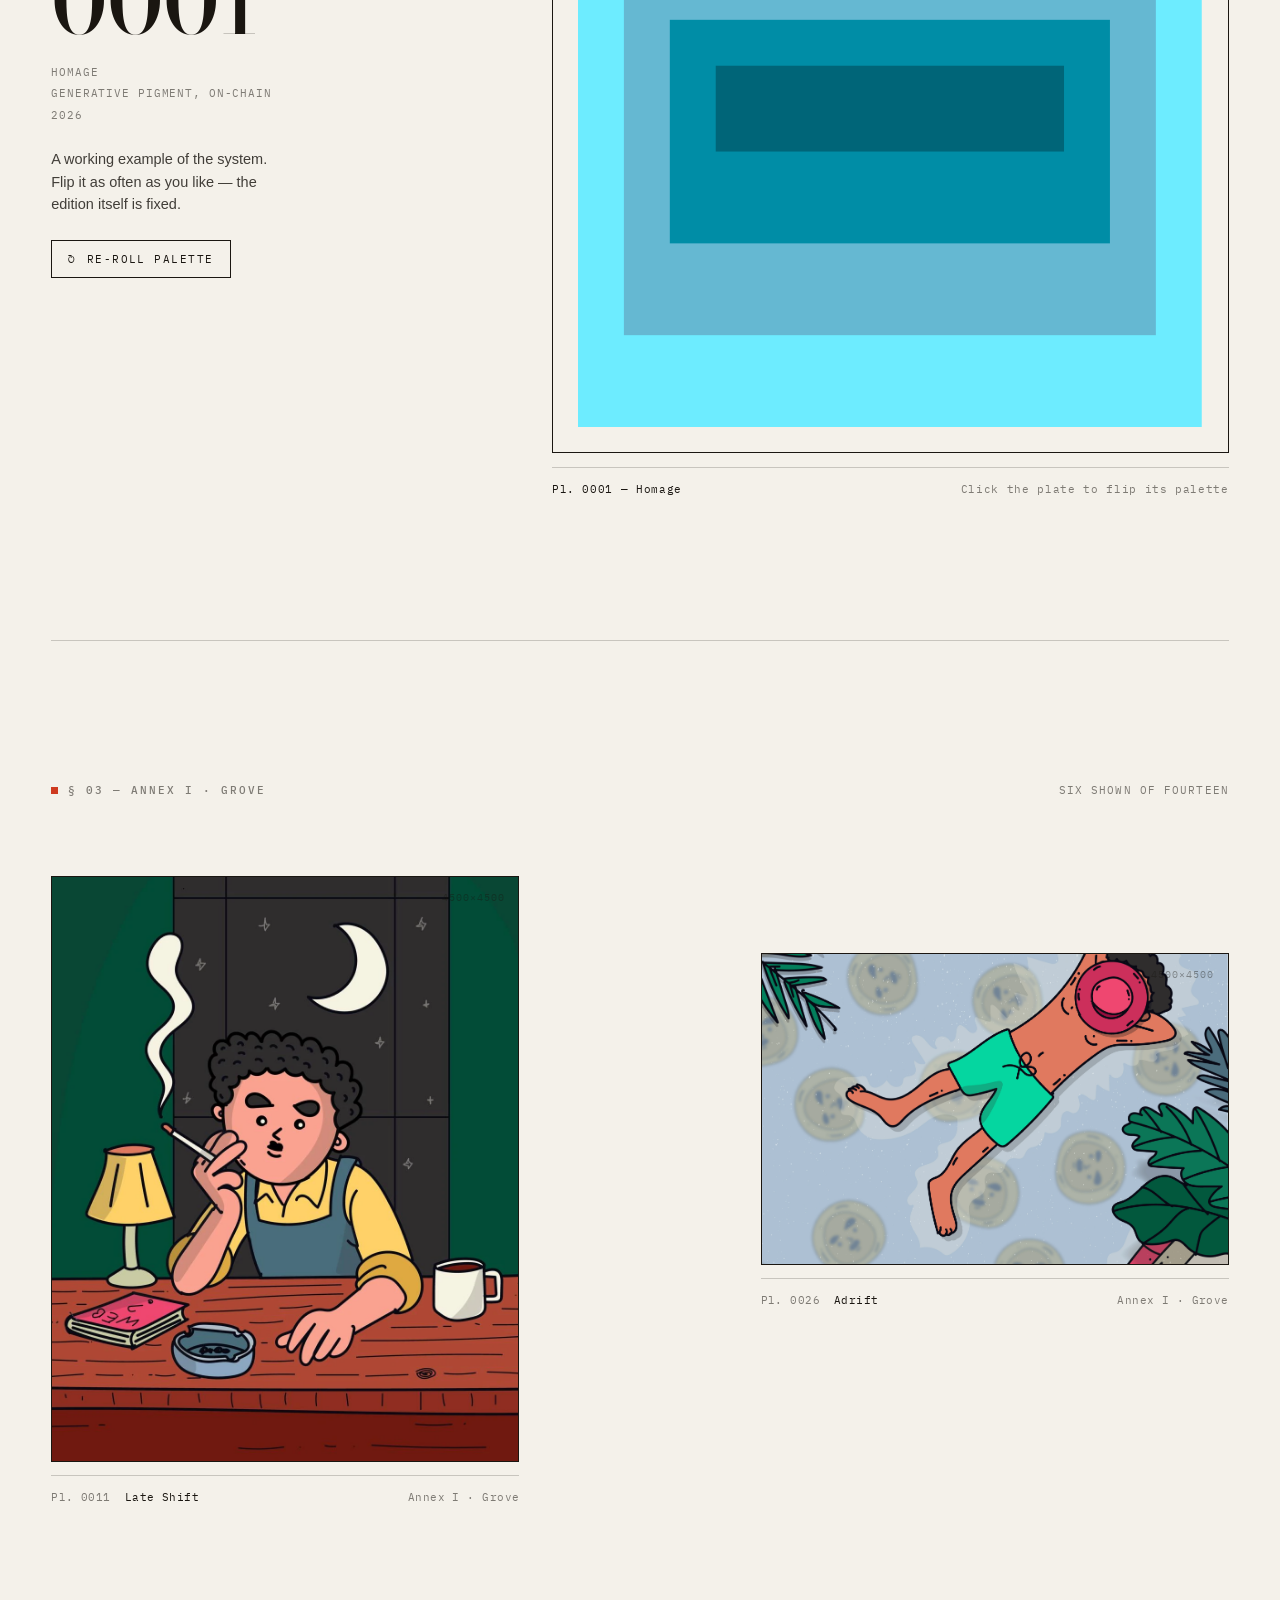
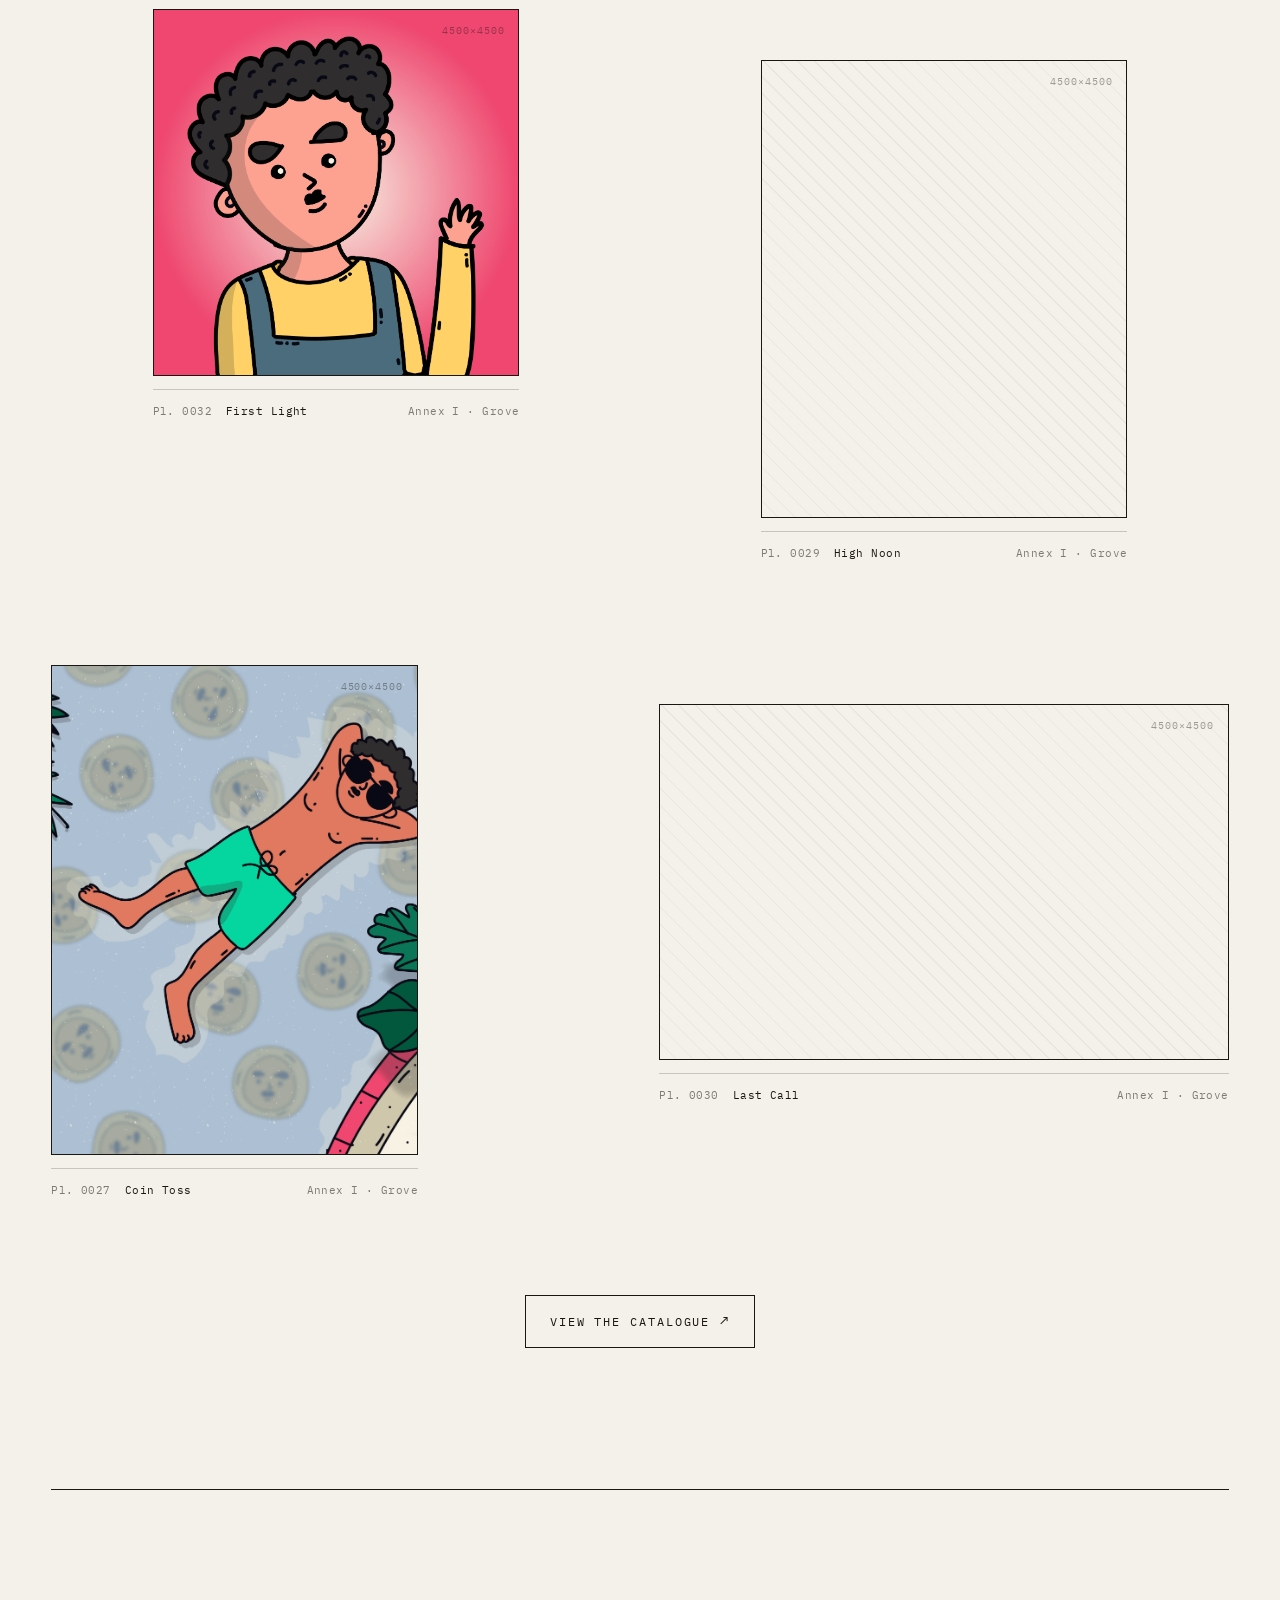
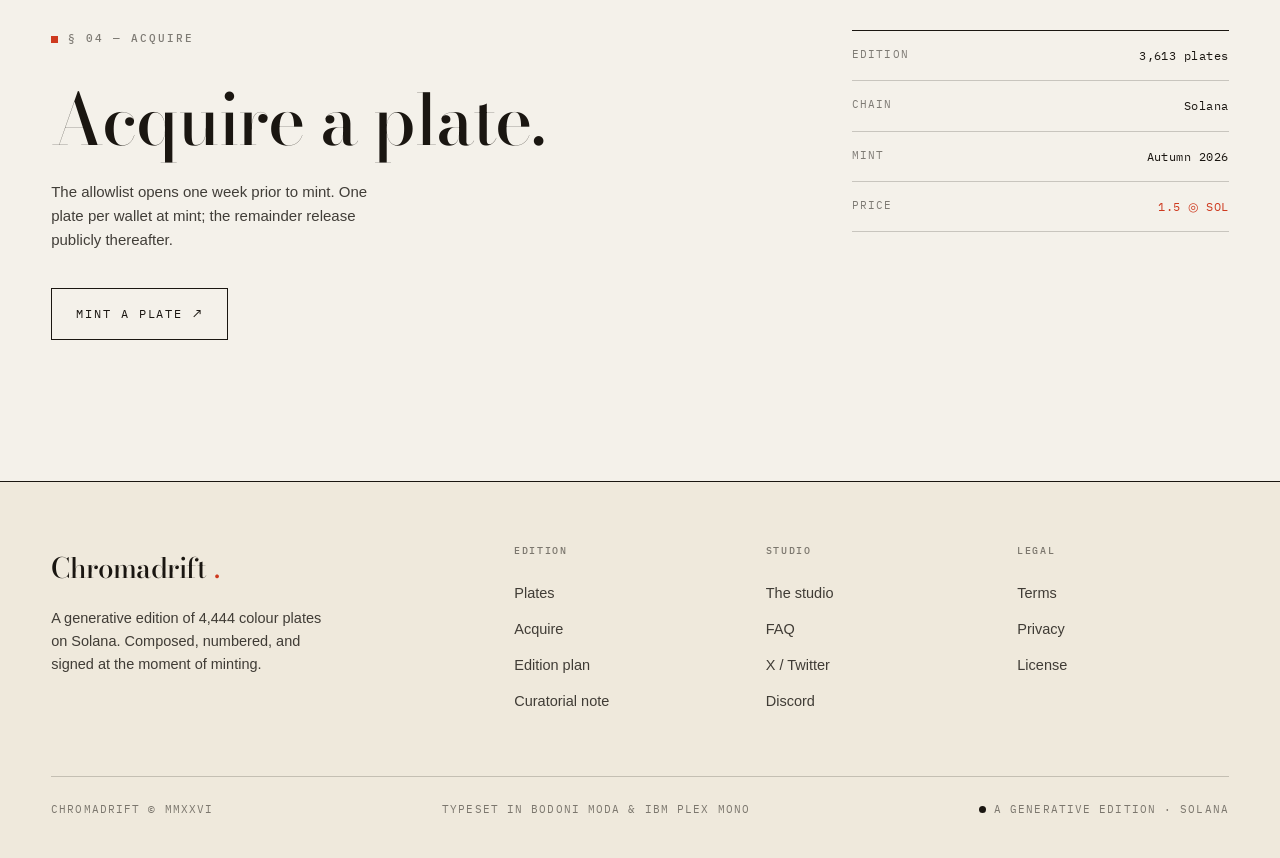
==== commit 02aefd2e: "feat(legal): add Terms, Privacy, and License pages Replace footer placeholder links with real legal " ====
--- a/index.html
+++ b/index.html
@@ -198,9 +198,9 @@
         </div>
         <div>
           <h3 class="footer__heading">Legal</h3>
-          <a href="#" class="footer__link">Terms</a>
-          <a href="#" class="footer__link">Privacy</a>
-          <a href="#" class="footer__link">License</a>
+          <a href="terms.html" class="footer__link">Terms</a>
+          <a href="privacy.html" class="footer__link">Privacy</a>
+          <a href="license.html" class="footer__link">License</a>
         </div>
       </div>
       <div class="footer__bottom">
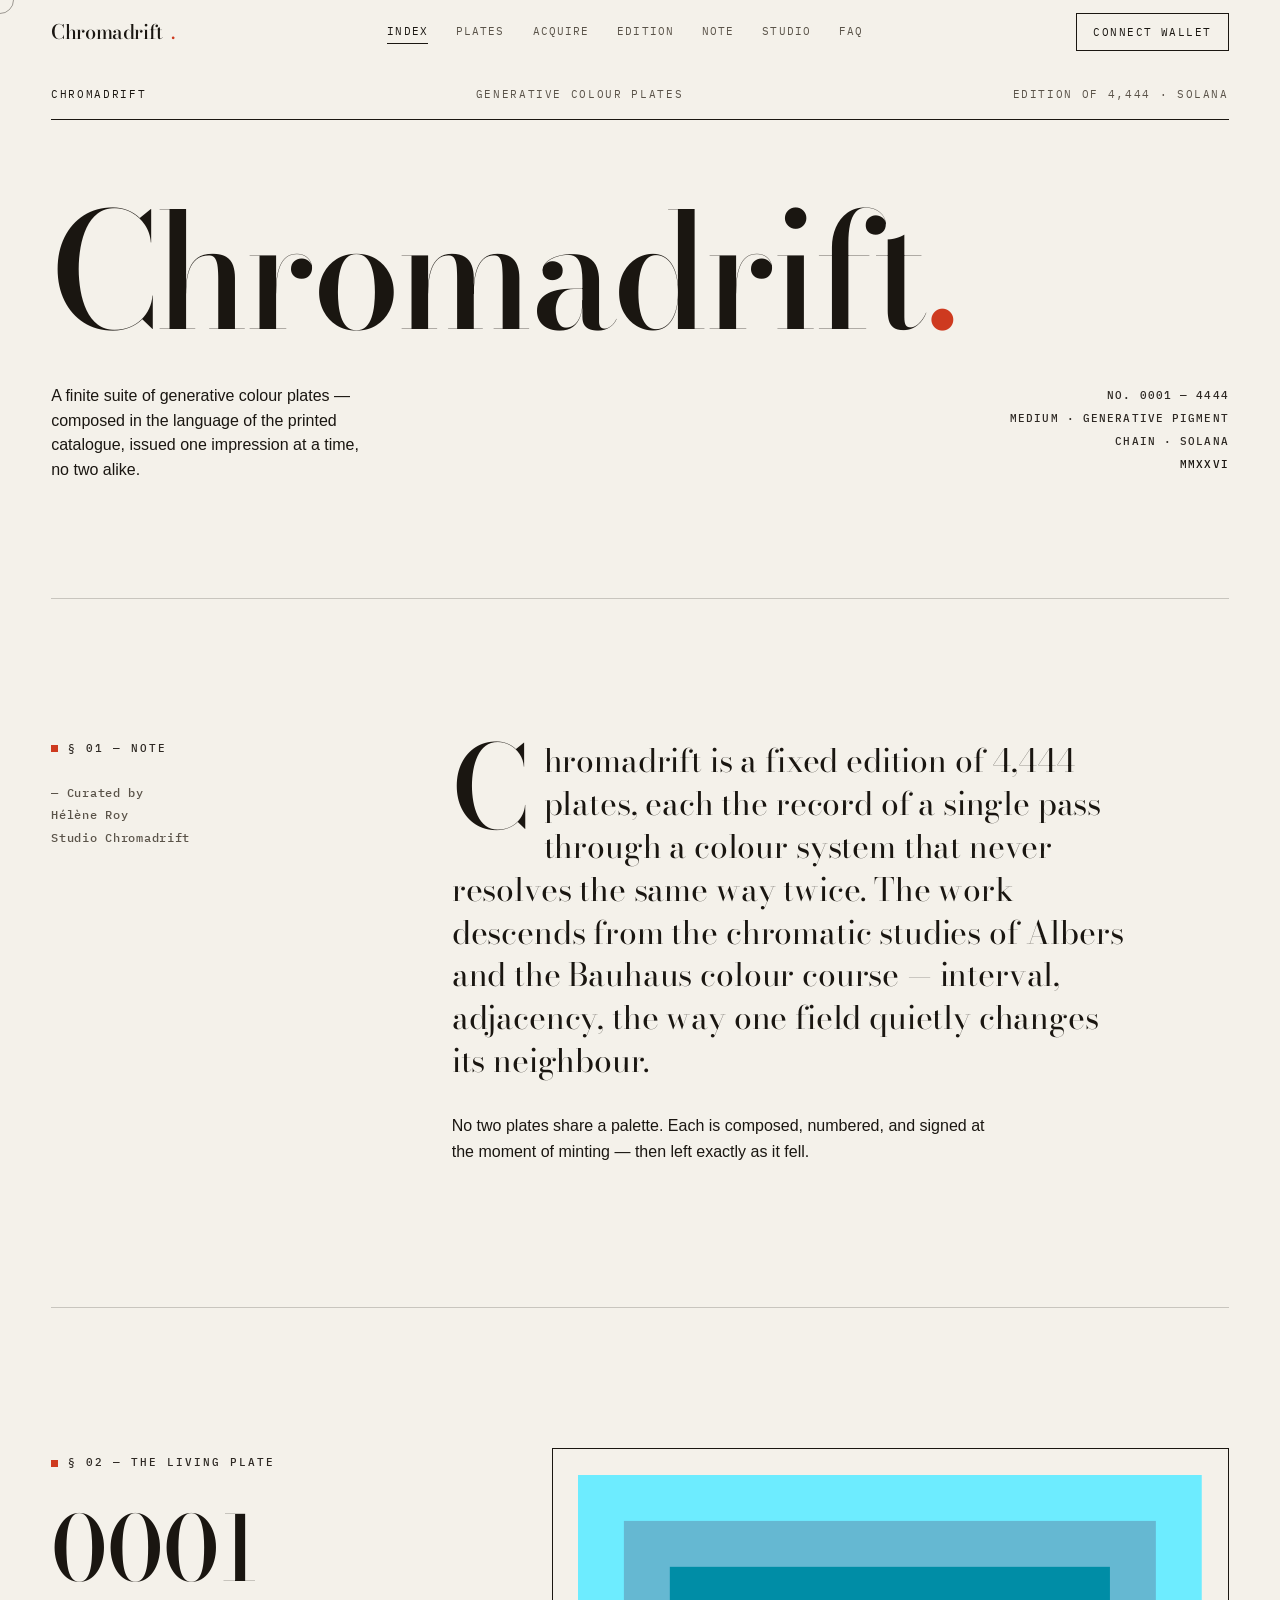
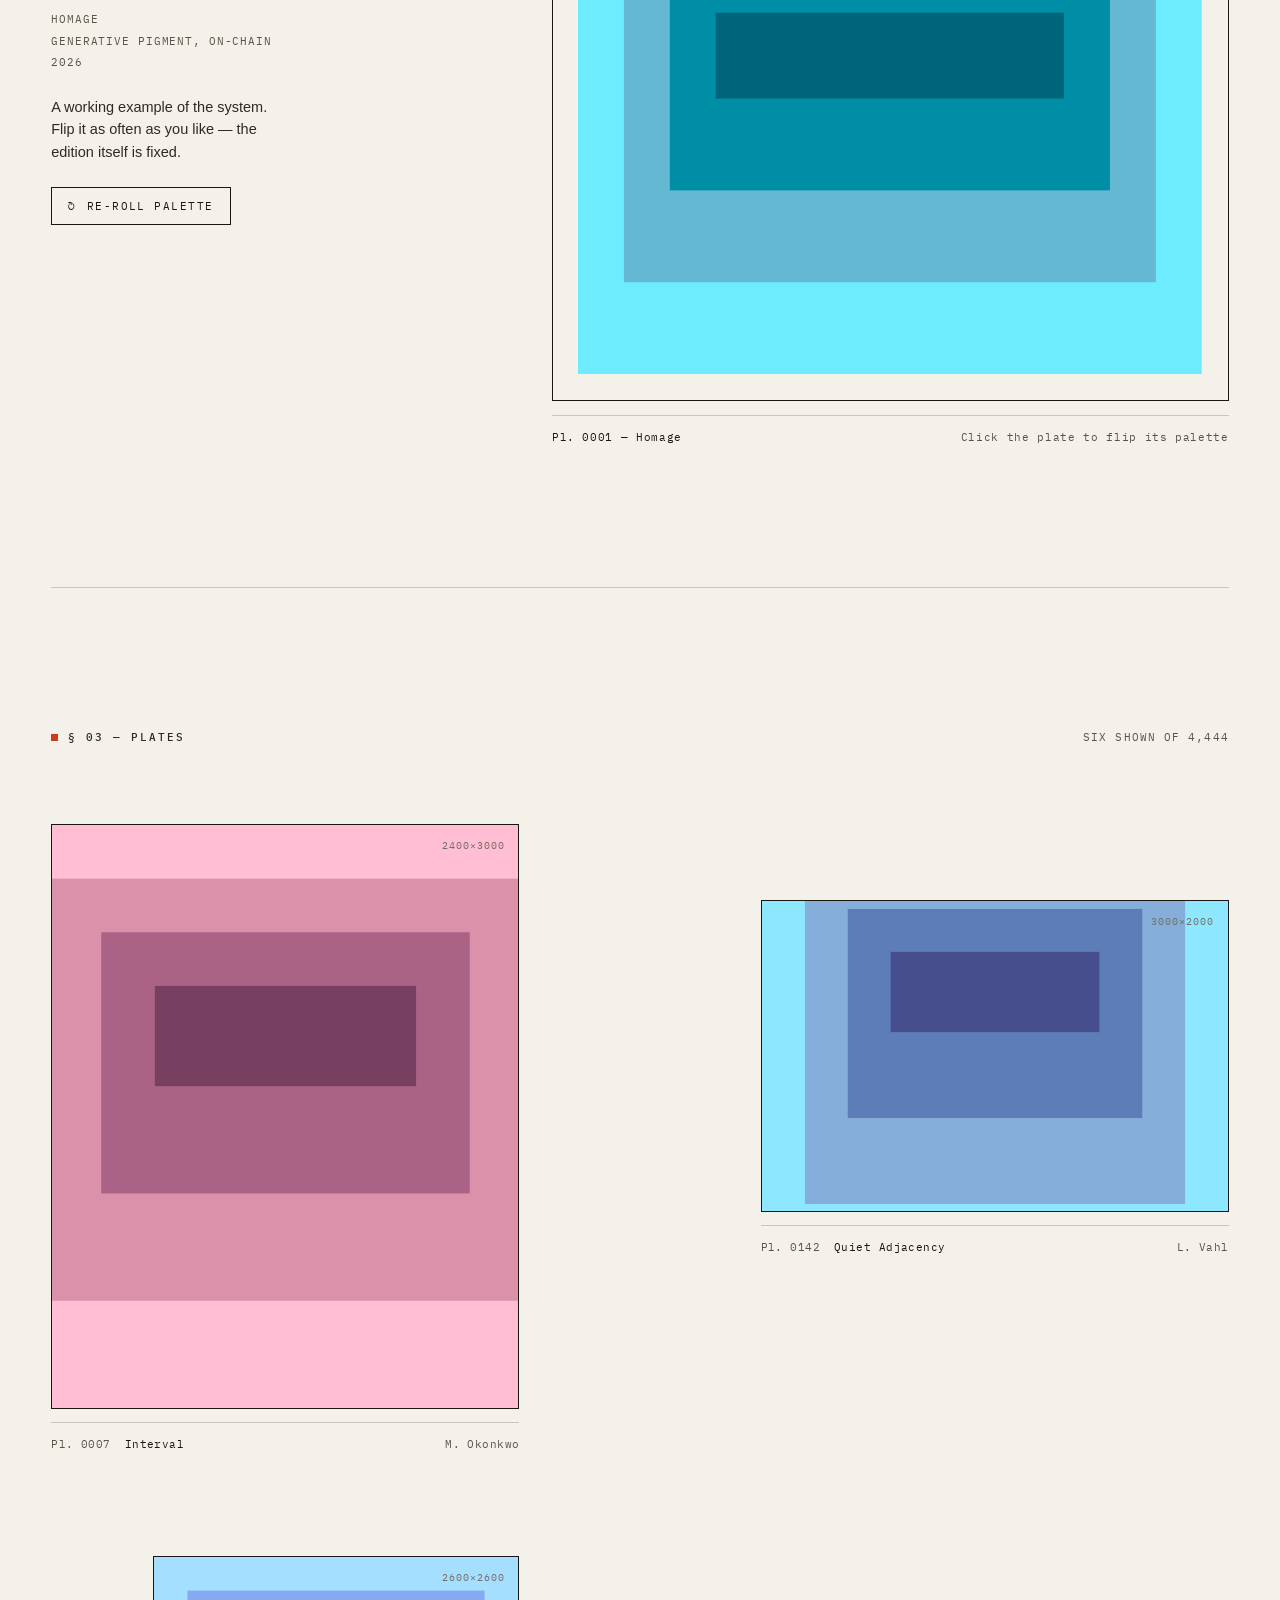
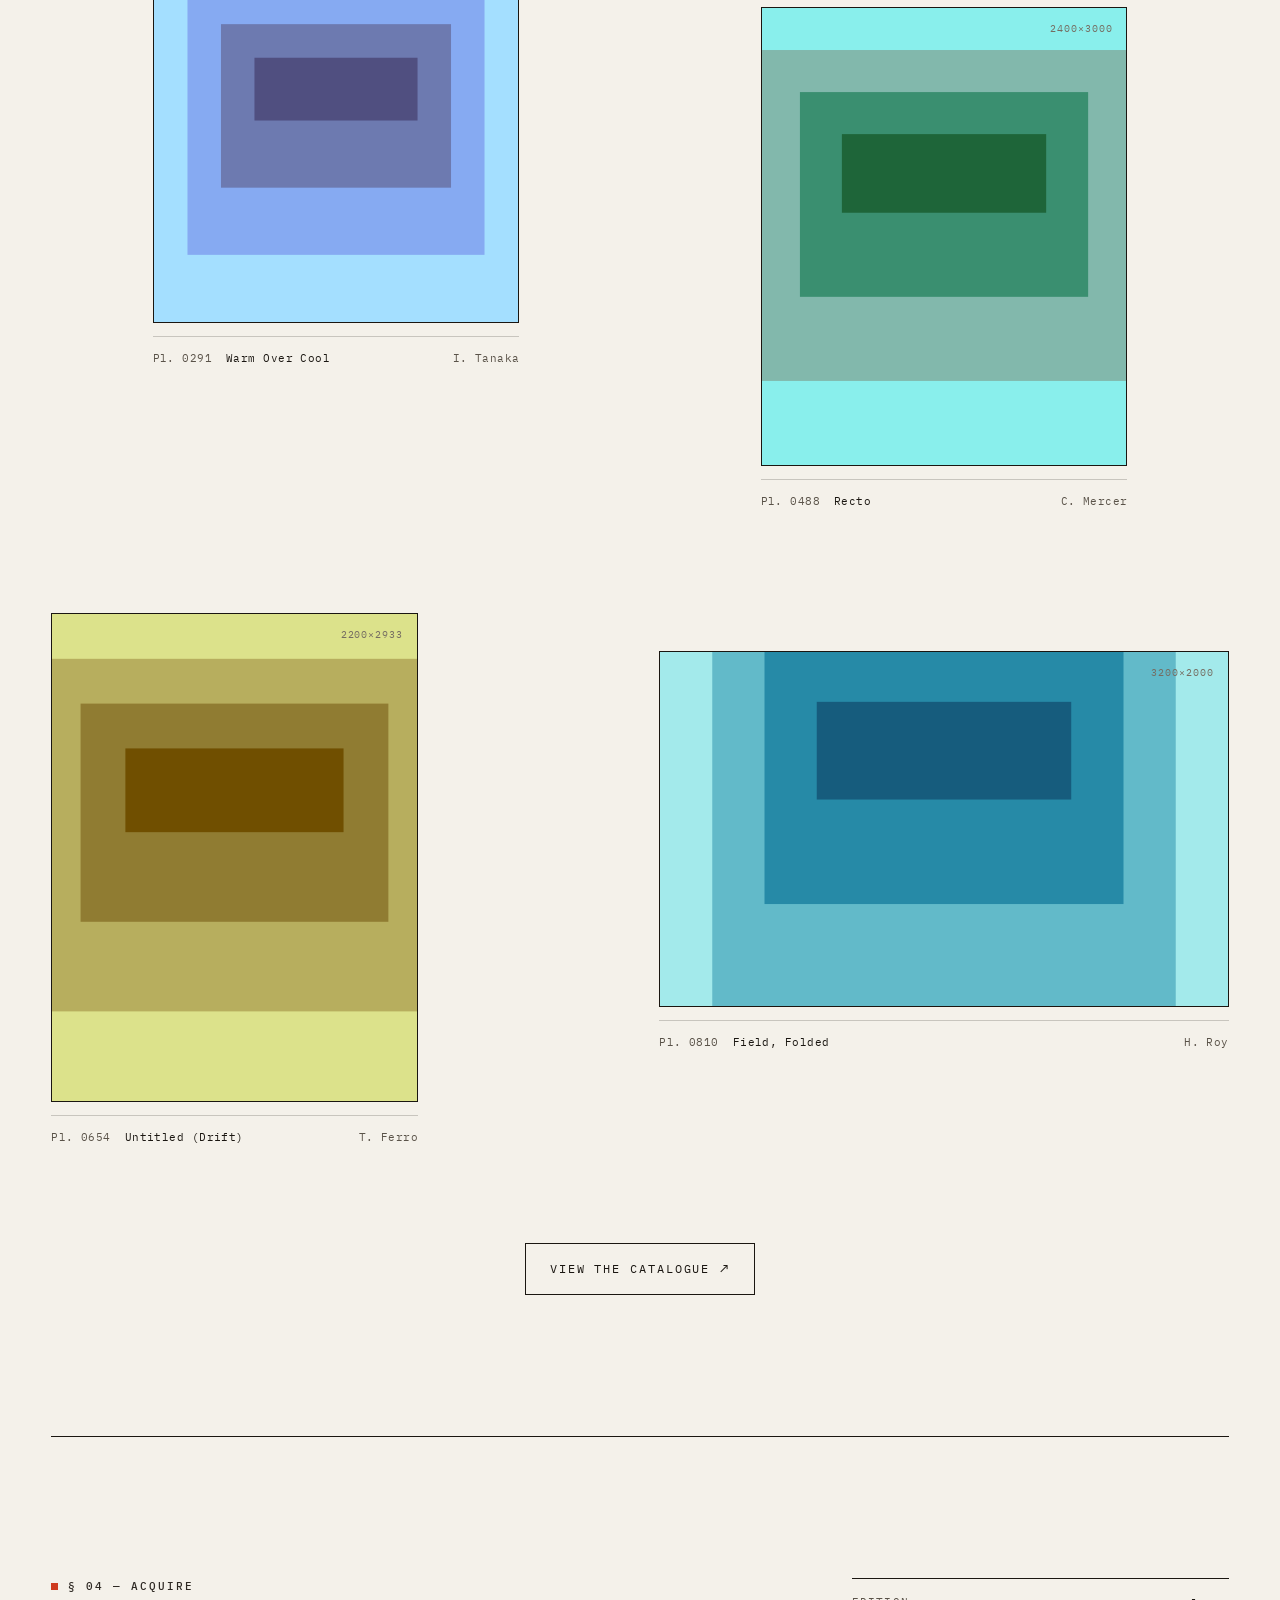
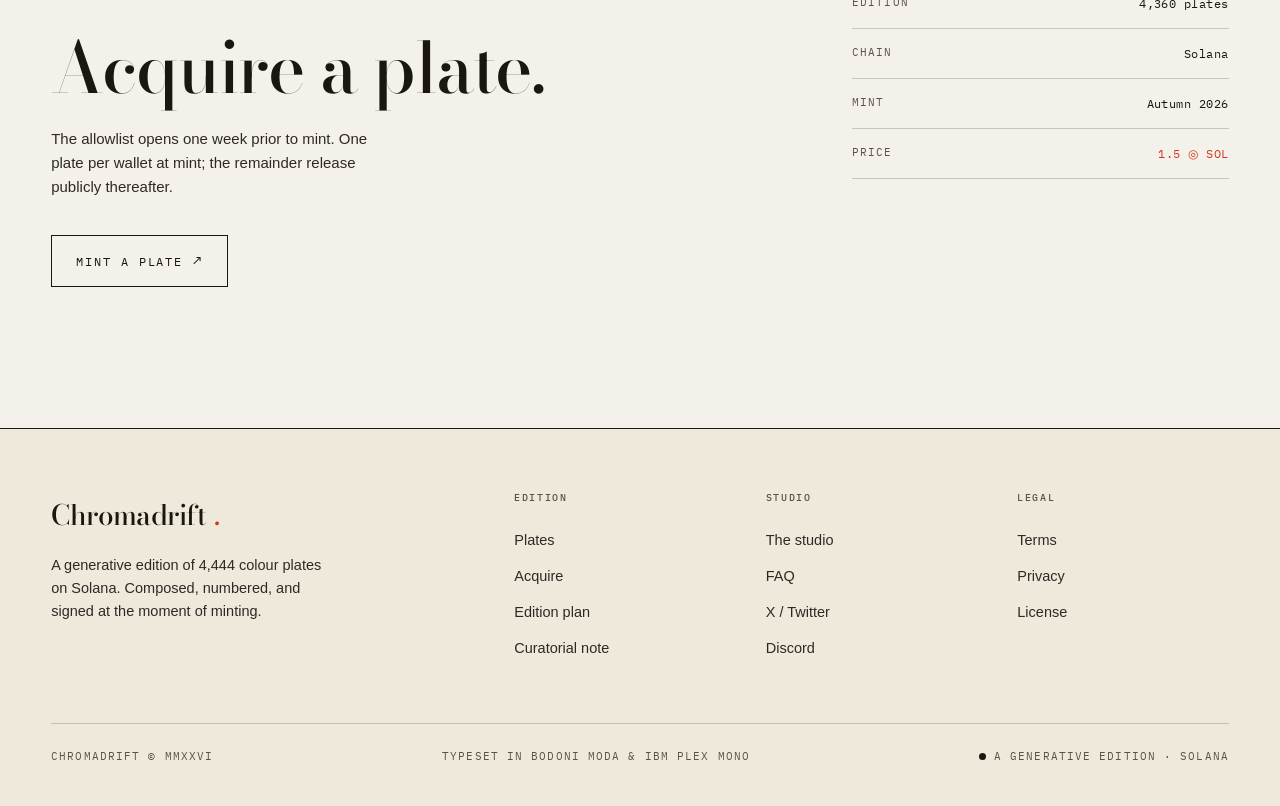
==== commit 717b391d: "feat(art): bake generative plates and remove Grove Replace Grove annex with static OKLCH palette art" ====
--- a/index.html
+++ b/index.html
@@ -67,7 +67,6 @@
           <span>Chromadrift</span>
           <span>Generative Colour Plates</span>
           <span>Edition of 4,444 · Solana</span>
-          <span>Annex I — Grove in catalogue</span>
         </div>
         <div class="masthead__title-wrap">
           <h1 class="display-xl reveal">Chromadrift<span class="spot">.</span></h1>
@@ -91,7 +90,7 @@
         </div>
         <div class="curatorial__body reveal">
           <p class="serif-lead drop-cap">Chromadrift is a fixed edition of 4,444 plates, each the record of a single pass through a colour system that never resolves the same way twice. The work descends from the chromatic studies of Albers and the Bauhaus colour course — interval, adjacency, the way one field quietly changes its neighbour.</p>
-          <p class="section-lead">No two plates share a palette. Each is composed, numbered, and signed at the moment of minting — then left exactly as it fell. The catalogue presently hosts <strong>Annex I — Grove</strong>, a companion suite of scenes and a mascot, indexed in the same plate format as the generative edition.</p>
+          <p class="section-lead">No two plates share a palette. Each is composed, numbered, and signed at the moment of minting — then left exactly as it fell.</p>
         </div>
       </section>
 
@@ -117,36 +116,36 @@
         </div>
       </section>
 
-      <!-- ============ §03 ANNEX I — GROVE ============ -->
+      <!-- ============ §03 PLATES ============ -->
       <section class="section plates">
         <div class="plates__head reveal">
-          <div class="sec-mark"><span>§ 03 — Annex I · Grove</span></div>
-          <span class="plates__count">Six shown of fourteen</span>
+          <div class="sec-mark"><span>§ 03 — Plates</span></div>
+          <span class="plates__count">Six shown of 4,444</span>
         </div>
         <div class="plates__grid">
           <figure class="figure fig--a reveal">
-            <div class="figure__frame ar-4-5 is-zoom"><img src="assets/images/grove/11.webp" alt="Chromadrift Annex I — Late Shift by Grove" loading="lazy" decoding="async"><span class="figure__dim">4500×4500</span></div>
-            <figcaption class="figure__cap"><span class="is-mute">Pl. 0011</span><span class="is-title">Late Shift</span><span class="is-mute">Annex I · Grove</span></figcaption>
+            <div class="figure__frame ar-4-5 is-zoom"><img data-plate-id="0007" alt="Plate 0007 — Interval" loading="lazy" decoding="async"><span class="figure__dim">2400×3000</span></div>
+            <figcaption class="figure__cap"><span class="is-mute">Pl. 0007</span><span class="is-title">Interval</span><span class="is-mute">M. Okonkwo</span></figcaption>
           </figure>
           <figure class="figure fig--b reveal">
-            <div class="figure__frame ar-3-2 is-zoom"><img src="assets/images/grove/26.webp" alt="Chromadrift Annex I — Adrift by Grove" loading="lazy" decoding="async"><span class="figure__dim">4500×4500</span></div>
-            <figcaption class="figure__cap"><span class="is-mute">Pl. 0026</span><span class="is-title">Adrift</span><span class="is-mute">Annex I · Grove</span></figcaption>
+            <div class="figure__frame ar-3-2 is-zoom"><img data-plate-id="0142" alt="Plate 0142 — Quiet Adjacency" loading="lazy" decoding="async"><span class="figure__dim">3000×2000</span></div>
+            <figcaption class="figure__cap"><span class="is-mute">Pl. 0142</span><span class="is-title">Quiet Adjacency</span><span class="is-mute">L. Vahl</span></figcaption>
           </figure>
           <figure class="figure fig--c reveal">
-            <div class="figure__frame ar-1-1 is-zoom"><img src="assets/images/grove/32.webp" alt="Chromadrift Annex I — First Light by Grove" loading="lazy" decoding="async"><span class="figure__dim">4500×4500</span></div>
-            <figcaption class="figure__cap"><span class="is-mute">Pl. 0032</span><span class="is-title">First Light</span><span class="is-mute">Annex I · Grove</span></figcaption>
+            <div class="figure__frame ar-1-1 is-zoom"><img data-plate-id="0291" alt="Plate 0291 — Warm Over Cool" loading="lazy" decoding="async"><span class="figure__dim">2600×2600</span></div>
+            <figcaption class="figure__cap"><span class="is-mute">Pl. 0291</span><span class="is-title">Warm Over Cool</span><span class="is-mute">I. Tanaka</span></figcaption>
           </figure>
           <figure class="figure fig--d reveal">
-            <div class="figure__frame ar-4-5 is-zoom"><img src="assets/images/grove/29.webp" alt="Chromadrift Annex I — High Noon by Grove" loading="lazy" decoding="async"><span class="figure__dim">4500×4500</span></div>
-            <figcaption class="figure__cap"><span class="is-mute">Pl. 0029</span><span class="is-title">High Noon</span><span class="is-mute">Annex I · Grove</span></figcaption>
+            <div class="figure__frame ar-4-5 is-zoom"><img data-plate-id="0488" alt="Plate 0488 — Recto" loading="lazy" decoding="async"><span class="figure__dim">2400×3000</span></div>
+            <figcaption class="figure__cap"><span class="is-mute">Pl. 0488</span><span class="is-title">Recto</span><span class="is-mute">C. Mercer</span></figcaption>
           </figure>
           <figure class="figure fig--e reveal">
-            <div class="figure__frame ar-3-4 is-zoom"><img src="assets/images/grove/27.webp" alt="Chromadrift Annex I — Coin Toss by Grove" loading="lazy" decoding="async"><span class="figure__dim">4500×4500</span></div>
-            <figcaption class="figure__cap"><span class="is-mute">Pl. 0027</span><span class="is-title">Coin Toss</span><span class="is-mute">Annex I · Grove</span></figcaption>
+            <div class="figure__frame ar-3-4 is-zoom"><img data-plate-id="0654" alt="Plate 0654 — Untitled (Drift)" loading="lazy" decoding="async"><span class="figure__dim">2200×2933</span></div>
+            <figcaption class="figure__cap"><span class="is-mute">Pl. 0654</span><span class="is-title">Untitled (Drift)</span><span class="is-mute">T. Ferro</span></figcaption>
           </figure>
           <figure class="figure fig--f reveal">
-            <div class="figure__frame ar-16-10 is-zoom"><img src="assets/images/grove/30.webp" alt="Chromadrift Annex I — Last Call by Grove" loading="lazy" decoding="async"><span class="figure__dim">4500×4500</span></div>
-            <figcaption class="figure__cap"><span class="is-mute">Pl. 0030</span><span class="is-title">Last Call</span><span class="is-mute">Annex I · Grove</span></figcaption>
+            <div class="figure__frame ar-16-10 is-zoom"><img data-plate-id="0810" alt="Plate 0810 — Field, Folded" loading="lazy" decoding="async"><span class="figure__dim">3200×2000</span></div>
+            <figcaption class="figure__cap"><span class="is-mute">Pl. 0810</span><span class="is-title">Field, Folded</span><span class="is-mute">H. Roy</span></figcaption>
           </figure>
         </div>
         <div style="margin-top:clamp(56px,8vw,96px);text-align:center;">
